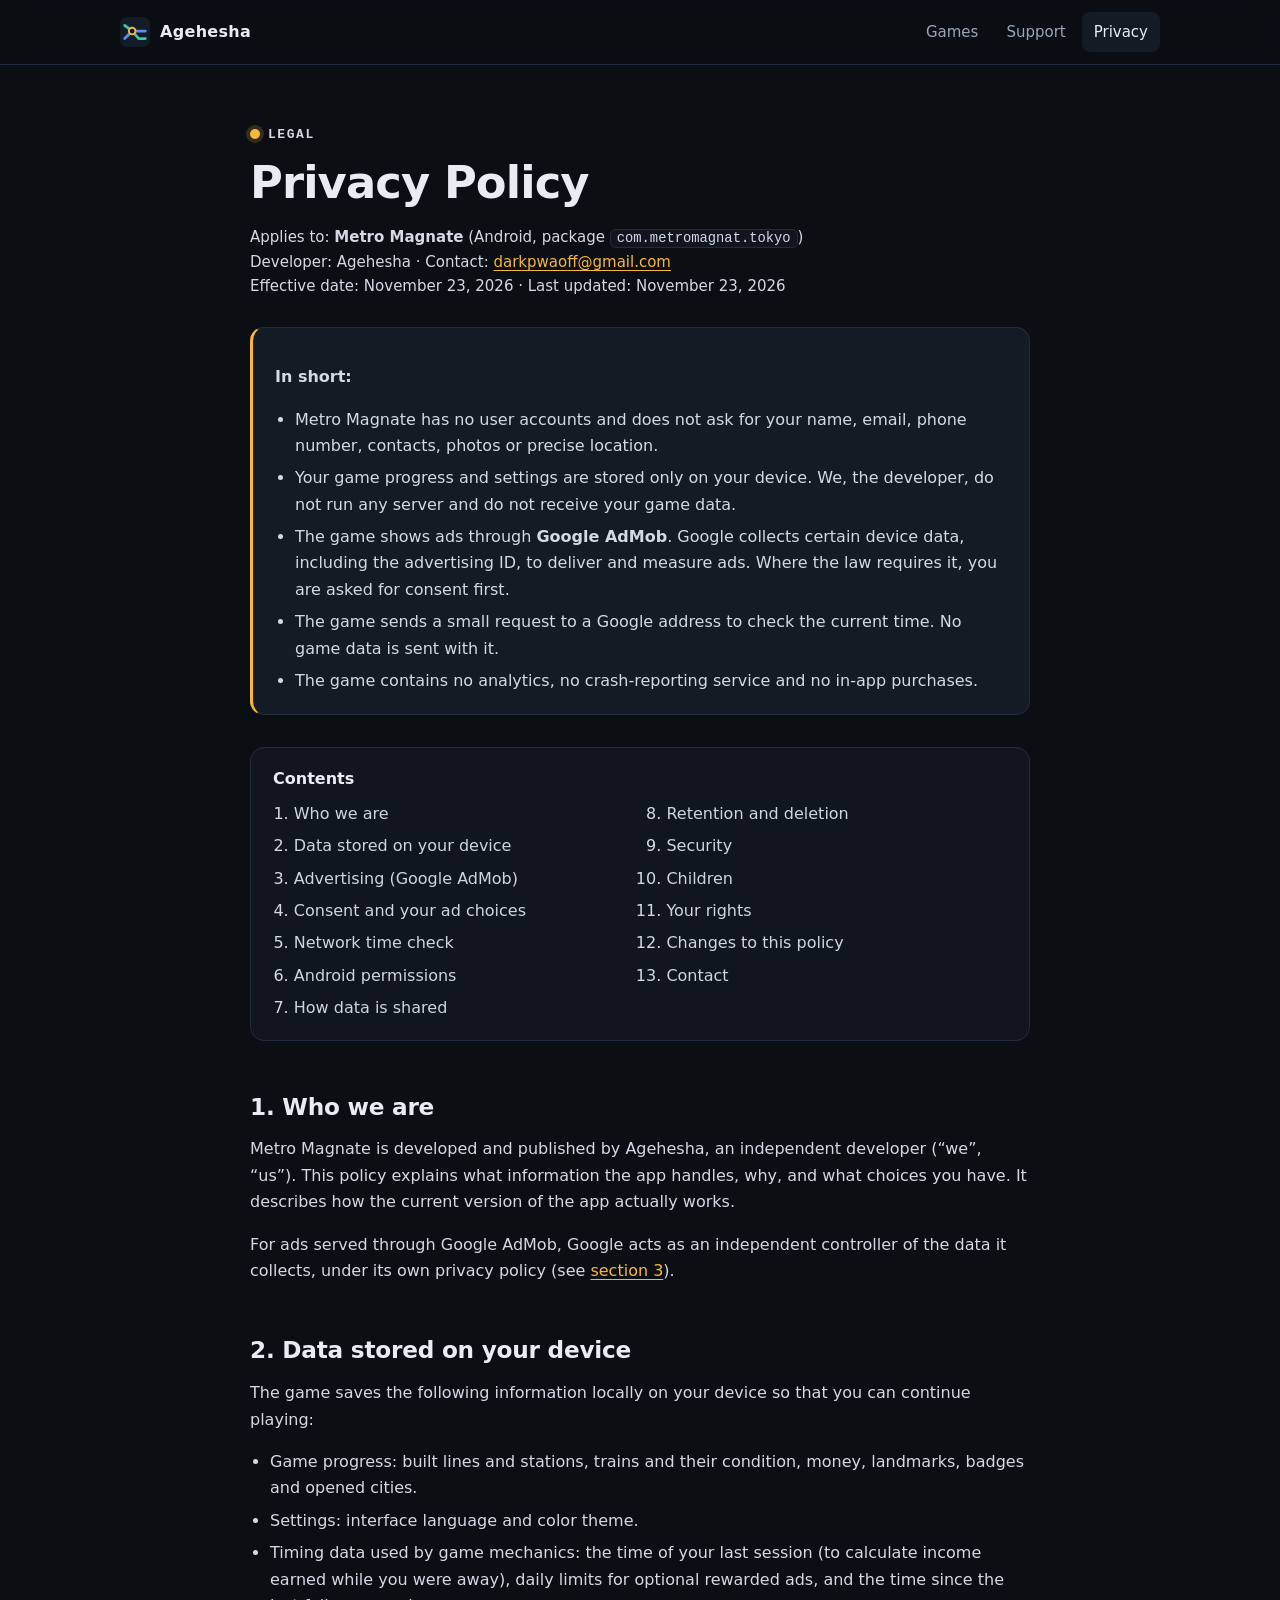
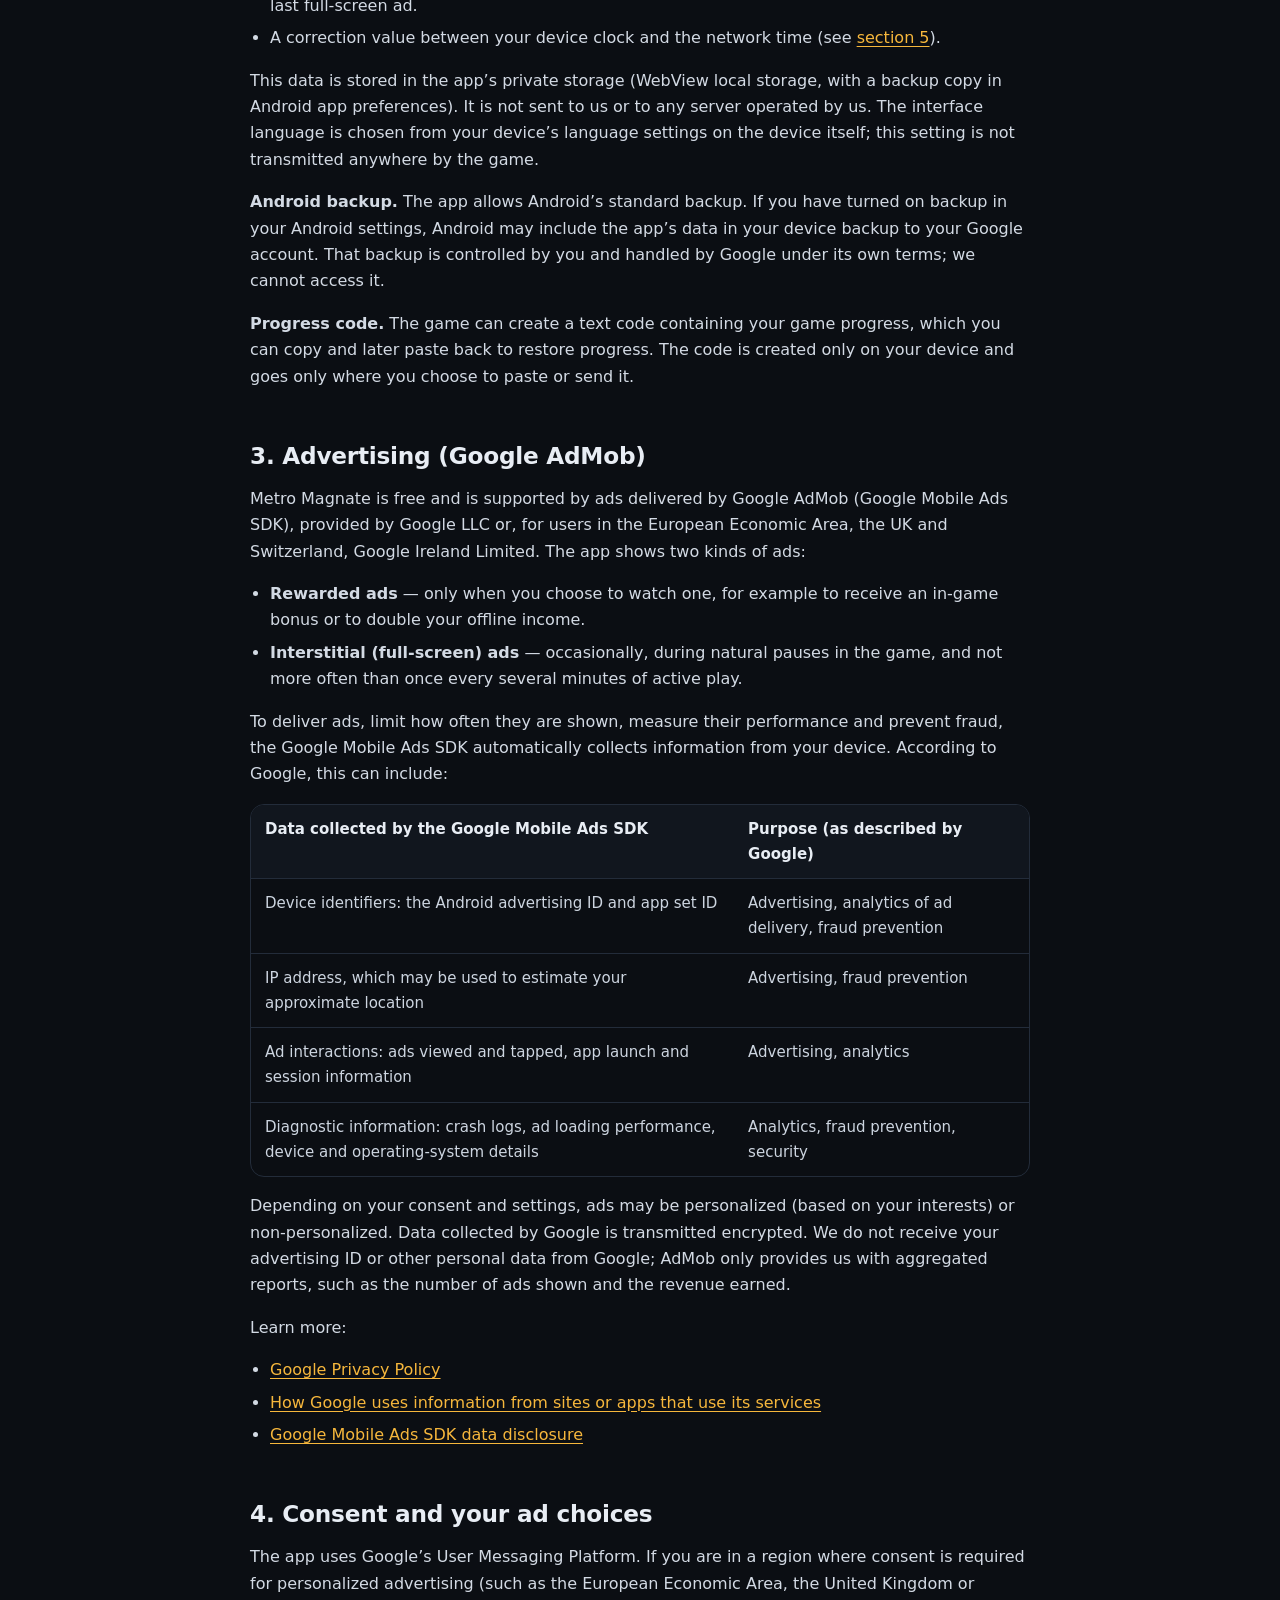
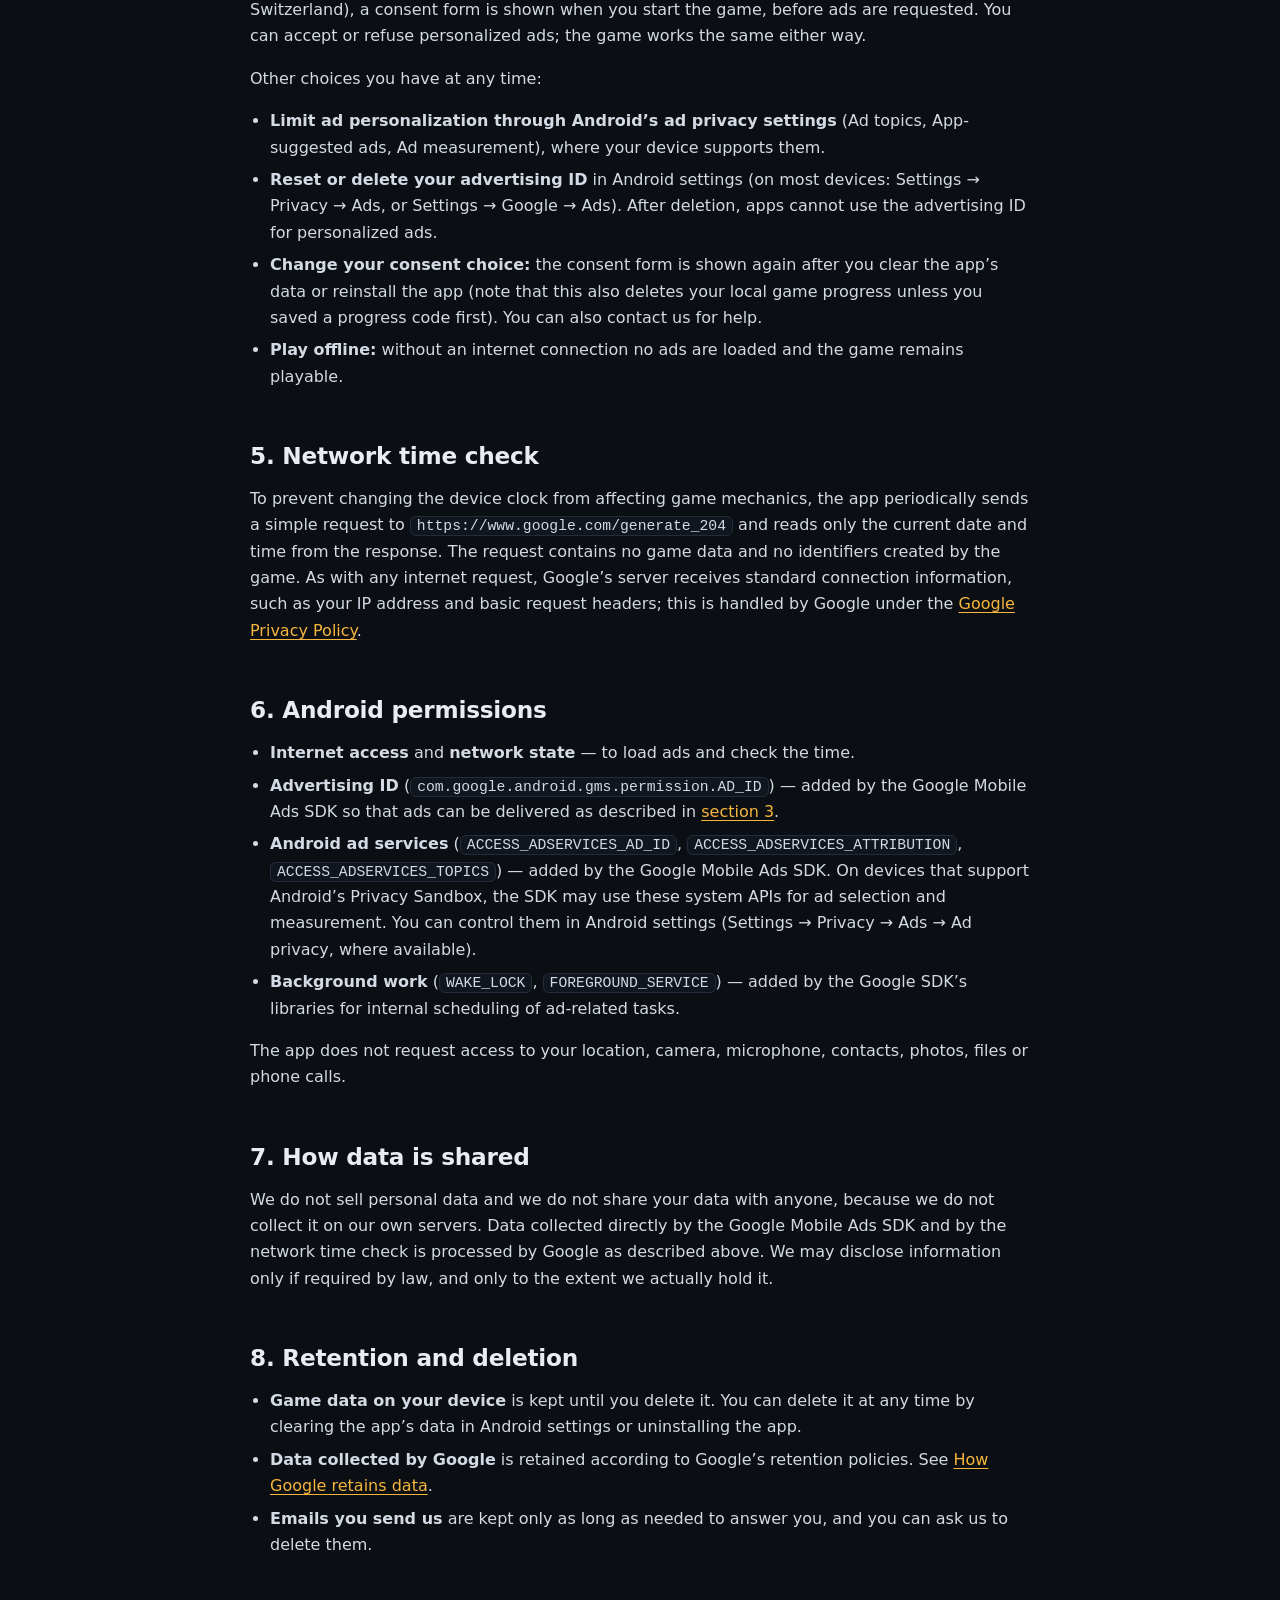
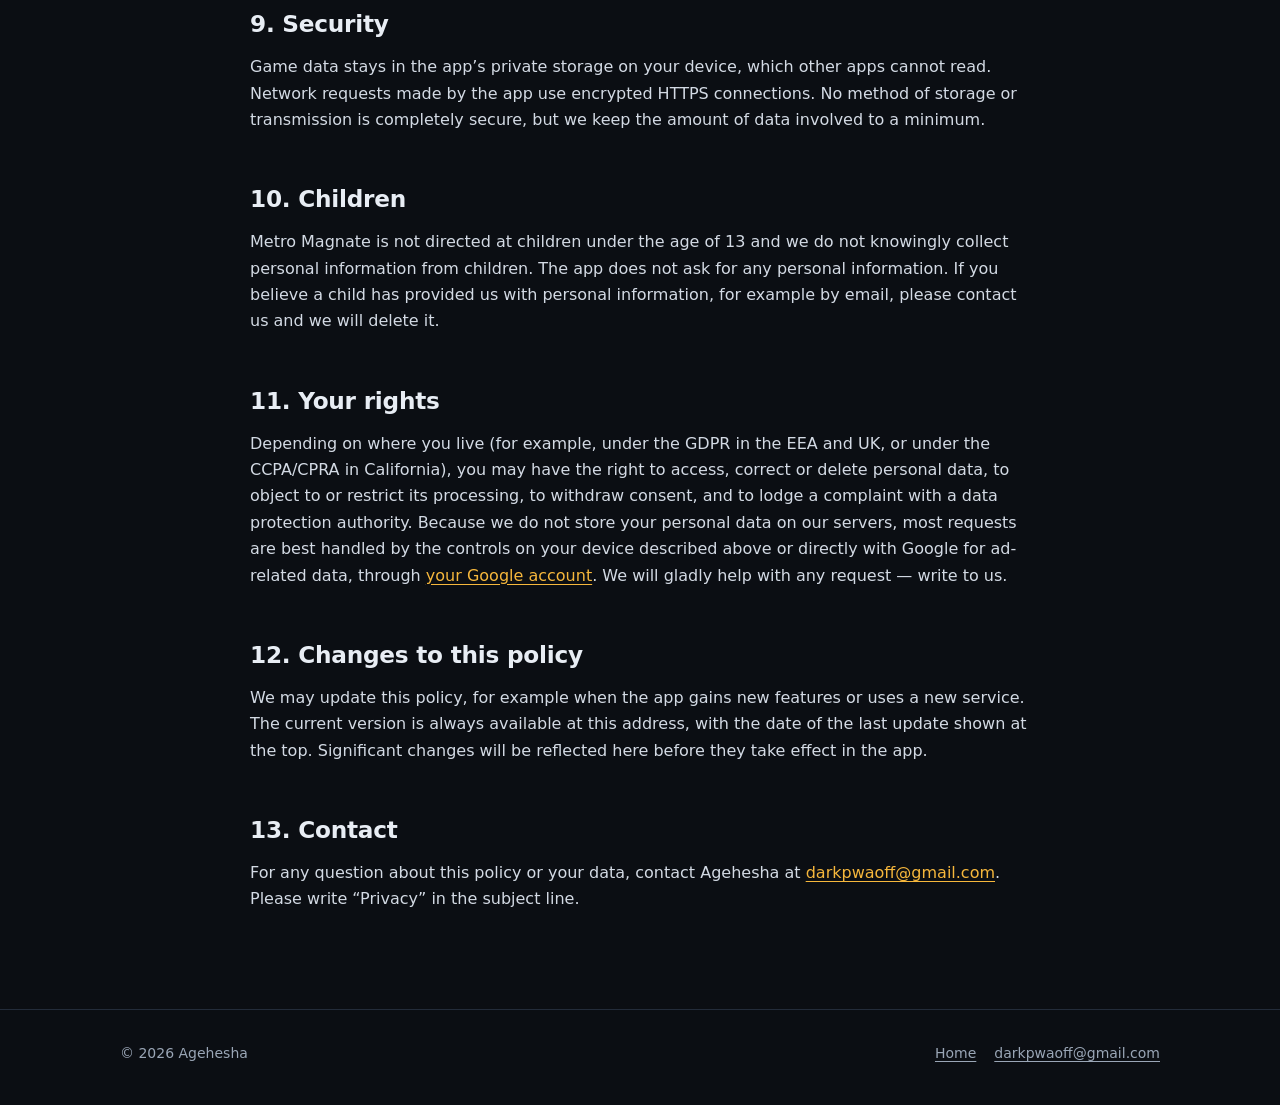
==== privacy/index.html @ b370e4f2 "Add Agehesha developer site and Metro Magnate privacy policy - Home page with Metro Magnate and supp" ====
<!DOCTYPE html>
<html lang="en">
<head>
  <meta charset="utf-8">
  <meta name="viewport" content="width=device-width, initial-scale=1">
  <title>Privacy Policy — Metro Magnate · Agehesha</title>
  <meta name="description" content="Privacy Policy for Metro Magnate and other apps by Agehesha: what data is stored on your device, what Google AdMob collects, and your choices.">
  <link rel="canonical" href="https://agehesha.github.io/privacy/">
  <meta name="theme-color" content="#0b0e13">
  <link rel="icon" href="/assets/img/logo.svg" type="image/svg+xml">
  <link rel="stylesheet" href="/assets/css/site.css">
</head>
<body>
  <a class="skip" href="#main">Skip to content</a>

  <header class="site-header">
    <div class="wrap">
      <a class="brand" href="/" aria-label="Agehesha home">
        <img src="/assets/img/logo.svg" alt="" width="30" height="30">
        <span>Agehesha</span>
      </a>
      <nav aria-label="Main">
        <ul class="nav">
          <li><a href="/#games">Games</a></li>
          <li><a href="/#support">Support</a></li>
          <li><a href="/privacy/" aria-current="page">Privacy</a></li>
        </ul>
      </nav>
    </div>
  </header>

  <main id="main" class="doc">
    <div class="wrap">
      <p class="eyebrow">Legal</p>
      <h1>Privacy Policy</h1>
      <p class="meta">Applies to: <strong>Metro Magnate</strong> (Android, package <code>com.metromagnat.tokyo</code>)<br>
        Developer: Agehesha · Contact: <a href="mailto:darkpwaoff@gmail.com">darkpwaoff@gmail.com</a><br>
        Effective date: November 23, 2026 · Last updated: November 23, 2026</p>

      <div class="summary">
        <p><strong>In short:</strong></p>
        <ul>
          <li>Metro Magnate has no user accounts and does not ask for your name, email, phone number, contacts, photos or precise location.</li>
          <li>Your game progress and settings are stored only on your device. We, the developer, do not run any server and do not receive your game data.</li>
          <li>The game shows ads through <strong>Google AdMob</strong>. Google collects certain device data, including the advertising ID, to deliver and measure ads. Where the law requires it, you are asked for consent first.</li>
          <li>The game sends a small request to a Google address to check the current time. No game data is sent with it.</li>
          <li>The game contains no analytics, no crash-reporting service and no in-app purchases.</li>
        </ul>
      </div>

      <nav class="toc" aria-label="Contents">
        <strong>Contents</strong>
        <ol>
          <li><a href="#who">Who we are</a></li>
          <li><a href="#device">Data stored on your device</a></li>
          <li><a href="#ads">Advertising (Google AdMob)</a></li>
          <li><a href="#consent">Consent and your ad choices</a></li>
          <li><a href="#time">Network time check</a></li>
          <li><a href="#permissions">Android permissions</a></li>
          <li><a href="#sharing">How data is shared</a></li>
          <li><a href="#retention">Retention and deletion</a></li>
          <li><a href="#security">Security</a></li>
          <li><a href="#children">Children</a></li>
          <li><a href="#rights">Your rights</a></li>
          <li><a href="#changes">Changes to this policy</a></li>
          <li><a href="#contact">Contact</a></li>
        </ol>
      </nav>

      <h2 id="who">1. Who we are</h2>
      <p>Metro Magnate is developed and published by Agehesha, an independent developer (“we”, “us”). This policy explains what information the app handles, why, and what choices you have. It describes how the current version of the app actually works.</p>
      <p>For ads served through Google AdMob, Google acts as an independent controller of the data it collects, under its own privacy policy (see <a href="#ads">section 3</a>).</p>

      <h2 id="device">2. Data stored on your device</h2>
      <p>The game saves the following information locally on your device so that you can continue playing:</p>
      <ul>
        <li>Game progress: built lines and stations, trains and their condition, money, landmarks, badges and opened cities.</li>
        <li>Settings: interface language and color theme.</li>
        <li>Timing data used by game mechanics: the time of your last session (to calculate income earned while you were away), daily limits for optional rewarded ads, and the time since the last full-screen ad.</li>
        <li>A correction value between your device clock and the network time (see <a href="#time">section 5</a>).</li>
      </ul>
      <p>This data is stored in the app’s private storage (WebView local storage, with a backup copy in Android app preferences). It is not sent to us or to any server operated by us. The interface language is chosen from your device’s language settings on the device itself; this setting is not transmitted anywhere by the game.</p>
      <p><strong>Android backup.</strong> The app allows Android’s standard backup. If you have turned on backup in your Android settings, Android may include the app’s data in your device backup to your Google account. That backup is controlled by you and handled by Google under its own terms; we cannot access it.</p>
      <p><strong>Progress code.</strong> The game can create a text code containing your game progress, which you can copy and later paste back to restore progress. The code is created only on your device and goes only where you choose to paste or send it.</p>

      <h2 id="ads">3. Advertising (Google AdMob)</h2>
      <p>Metro Magnate is free and is supported by ads delivered by Google AdMob (Google Mobile Ads SDK), provided by Google LLC or, for users in the European Economic Area, the UK and Switzerland, Google Ireland Limited. The app shows two kinds of ads:</p>
      <ul>
        <li><strong>Rewarded ads</strong> — only when you choose to watch one, for example to receive an in-game bonus or to double your offline income.</li>
        <li><strong>Interstitial (full-screen) ads</strong> — occasionally, during natural pauses in the game, and not more often than once every several minutes of active play.</li>
      </ul>
      <p>To deliver ads, limit how often they are shown, measure their performance and prevent fraud, the Google Mobile Ads SDK automatically collects information from your device. According to Google, this can include:</p>
      <div class="table-wrap">
        <table>
          <thead><tr><th>Data collected by the Google Mobile Ads SDK</th><th>Purpose (as described by Google)</th></tr></thead>
          <tbody>
            <tr><td>Device identifiers: the Android advertising ID and app set ID</td><td>Advertising, analytics of ad delivery, fraud prevention</td></tr>
            <tr><td>IP address, which may be used to estimate your approximate location</td><td>Advertising, fraud prevention</td></tr>
            <tr><td>Ad interactions: ads viewed and tapped, app launch and session information</td><td>Advertising, analytics</td></tr>
            <tr><td>Diagnostic information: crash logs, ad loading performance, device and operating-system details</td><td>Analytics, fraud prevention, security</td></tr>
          </tbody>
        </table>
      </div>
      <p>Depending on your consent and settings, ads may be personalized (based on your interests) or non-personalized. Data collected by Google is transmitted encrypted. We do not receive your advertising ID or other personal data from Google; AdMob only provides us with aggregated reports, such as the number of ads shown and the revenue earned.</p>
      <p>Learn more:</p>
      <ul>
        <li><a href="https://policies.google.com/privacy" rel="noopener">Google Privacy Policy</a></li>
        <li><a href="https://policies.google.com/technologies/partner-sites" rel="noopener">How Google uses information from sites or apps that use its services</a></li>
        <li><a href="https://developers.google.com/admob/android/privacy/play-data-disclosure" rel="noopener">Google Mobile Ads SDK data disclosure</a></li>
      </ul>

      <h2 id="consent">4. Consent and your ad choices</h2>
      <p>The app uses Google’s User Messaging Platform. If you are in a region where consent is required for personalized advertising (such as the European Economic Area, the United Kingdom or Switzerland), a consent form is shown when you start the game, before ads are requested. You can accept or refuse personalized ads; the game works the same either way.</p>
      <p>Other choices you have at any time:</p>
      <ul>
        <li><strong>Limit ad personalization through Android’s ad privacy settings</strong> (Ad topics, App-suggested ads, Ad measurement), where your device supports them.</li>
        <li><strong>Reset or delete your advertising ID</strong> in Android settings (on most devices: Settings → Privacy → Ads, or Settings → Google → Ads). After deletion, apps cannot use the advertising ID for personalized ads.</li>
        <li><strong>Change your consent choice:</strong> the consent form is shown again after you clear the app’s data or reinstall the app (note that this also deletes your local game progress unless you saved a progress code first). You can also contact us for help.</li>
        <li><strong>Play offline:</strong> without an internet connection no ads are loaded and the game remains playable.</li>
      </ul>

      <h2 id="time">5. Network time check</h2>
      <p>To prevent changing the device clock from affecting game mechanics, the app periodically sends a simple request to <code>https://www.google.com/generate_204</code> and reads only the current date and time from the response. The request contains no game data and no identifiers created by the game. As with any internet request, Google’s server receives standard connection information, such as your IP address and basic request headers; this is handled by Google under the <a href="https://policies.google.com/privacy" rel="noopener">Google Privacy Policy</a>.</p>

      <h2 id="permissions">6. Android permissions</h2>
      <ul>
        <li><strong>Internet access</strong> and <strong>network state</strong> — to load ads and check the time.</li>
        <li><strong>Advertising ID</strong> (<code>com.google.android.gms.permission.AD_ID</code>) — added by the Google Mobile Ads SDK so that ads can be delivered as described in <a href="#ads">section 3</a>.</li>
        <li><strong>Android ad services</strong> (<code>ACCESS_ADSERVICES_AD_ID</code>, <code>ACCESS_ADSERVICES_ATTRIBUTION</code>, <code>ACCESS_ADSERVICES_TOPICS</code>) — added by the Google Mobile Ads SDK. On devices that support Android’s Privacy Sandbox, the SDK may use these system APIs for ad selection and measurement. You can control them in Android settings (Settings → Privacy → Ads → Ad privacy, where available).</li>
        <li><strong>Background work</strong> (<code>WAKE_LOCK</code>, <code>FOREGROUND_SERVICE</code>) — added by the Google SDK’s libraries for internal scheduling of ad-related tasks.</li>
      </ul>
      <p>The app does not request access to your location, camera, microphone, contacts, photos, files or phone calls.</p>

      <h2 id="sharing">7. How data is shared</h2>
      <p>We do not sell personal data and we do not share your data with anyone, because we do not collect it on our own servers. Data collected directly by the Google Mobile Ads SDK and by the network time check is processed by Google as described above. We may disclose information only if required by law, and only to the extent we actually hold it.</p>

      <h2 id="retention">8. Retention and deletion</h2>
      <ul>
        <li><strong>Game data on your device</strong> is kept until you delete it. You can delete it at any time by clearing the app’s data in Android settings or uninstalling the app.</li>
        <li><strong>Data collected by Google</strong> is retained according to Google’s retention policies. See <a href="https://policies.google.com/technologies/retention" rel="noopener">How Google retains data</a>.</li>
        <li><strong>Emails you send us</strong> are kept only as long as needed to answer you, and you can ask us to delete them.</li>
      </ul>

      <h2 id="security">9. Security</h2>
      <p>Game data stays in the app’s private storage on your device, which other apps cannot read. Network requests made by the app use encrypted HTTPS connections. No method of storage or transmission is completely secure, but we keep the amount of data involved to a minimum.</p>

      <h2 id="children">10. Children</h2>
      <p>Metro Magnate is not directed at children under the age of 13 and we do not knowingly collect personal information from children. The app does not ask for any personal information. If you believe a child has provided us with personal information, for example by email, please contact us and we will delete it.</p>

      <h2 id="rights">11. Your rights</h2>
      <p>Depending on where you live (for example, under the GDPR in the EEA and UK, or under the CCPA/CPRA in California), you may have the right to access, correct or delete personal data, to object to or restrict its processing, to withdraw consent, and to lodge a complaint with a data protection authority. Because we do not store your personal data on our servers, most requests are best handled by the controls on your device described above or directly with Google for ad-related data, through <a href="https://myaccount.google.com/data-and-privacy" rel="noopener">your Google account</a>. We will gladly help with any request — write to us.</p>

      <h2 id="changes">12. Changes to this policy</h2>
      <p>We may update this policy, for example when the app gains new features or uses a new service. The current version is always available at this address, with the date of the last update shown at the top. Significant changes will be reflected here before they take effect in the app.</p>

      <h2 id="contact">13. Contact</h2>
      <p>For any question about this policy or your data, contact Agehesha at <a href="mailto:darkpwaoff@gmail.com">darkpwaoff@gmail.com</a>. Please write “Privacy” in the subject line.</p>
    </div>
  </main>

  <footer class="site-footer">
    <div class="wrap">
      <span>© 2026 Agehesha</span>
      <div class="foot-links">
        <a href="/">Home</a>
        <a href="mailto:darkpwaoff@gmail.com">darkpwaoff@gmail.com</a>
      </div>
    </div>
  </footer>
</body>
</html>
---- assets/css/site.css ----
/* Agehesha — site styles. No external fonts or scripts: nothing is loaded from third parties. */
:root {
  --bg: #0b0e13;
  --bg-2: #11161e;
  --surface: #151b25;
  --line: #232c3a;
  --text: #e8edf4;
  --muted: #9aa6b6;
  --accent: #f6b73c;   /* signal amber */
  --accent-2: #3ec7a6; /* line green */
  --accent-3: #5a8dee; /* line blue */
  --accent-4: #e2557a; /* line red */
  --radius: 14px;
  --max: 1080px;
  --font: system-ui, -apple-system, "Segoe UI", Roboto, "Helvetica Neue", Arial, "Noto Sans", sans-serif;
  --mono: ui-monospace, "SFMono-Regular", Consolas, "Liberation Mono", monospace;
  color-scheme: dark;
}

*, *::before, *::after { box-sizing: border-box; }
html { -webkit-text-size-adjust: 100%; scroll-behavior: smooth; }
@media (prefers-reduced-motion: reduce) { html { scroll-behavior: auto; } * { transition: none !important; } }
body {
  margin: 0;
  background: var(--bg);
  color: var(--text);
  font: 16px/1.65 var(--font);
  overflow-wrap: break-word;
}
img, svg { display: block; max-width: 100%; }
a { color: var(--accent); text-underline-offset: 3px; }
a:hover { color: #ffd27a; }
[id] { scroll-margin-top: 84px; }
:focus-visible { outline: 2px solid var(--accent); outline-offset: 3px; border-radius: 4px; }

.wrap { width: 100%; max-width: var(--max); margin: 0 auto; padding: 0 20px; }
.skip { position: absolute; left: -9999px; top: 0; background: var(--accent); color: #111; padding: 8px 14px; z-index: 10; }
.skip:focus { left: 12px; top: 12px; }

/* ---------- header ---------- */
.site-header {
  position: sticky; top: 0; z-index: 5;
  background: rgba(11, 14, 19, 0.86);
  backdrop-filter: saturate(140%) blur(10px);
  -webkit-backdrop-filter: saturate(140%) blur(10px);
  border-bottom: 1px solid var(--line);
}
.site-header .wrap { display: flex; align-items: center; justify-content: space-between; gap: 16px; min-height: 64px; flex-wrap: wrap; }
.brand { display: flex; align-items: center; gap: 10px; color: var(--text); text-decoration: none; font-weight: 700; letter-spacing: 0.02em; }
.brand svg { width: 30px; height: 30px; }
.brand:hover { color: var(--text); }
.nav { display: flex; gap: 4px; flex-wrap: wrap; margin: 0; padding: 0; list-style: none; }
.nav a { display: block; padding: 8px 12px; border-radius: 8px; color: var(--muted); text-decoration: none; font-size: 15px; }
.nav a:hover, .nav a[aria-current="page"] { color: var(--text); background: var(--surface); }

/* ---------- hero ---------- */
.hero { position: relative; padding: 88px 0 72px; overflow: hidden; border-bottom: 1px solid var(--line); }
.hero-lines { position: absolute; inset: 0; z-index: 0; opacity: 0.55; pointer-events: none; }
.hero .wrap { position: relative; z-index: 1; }
.eyebrow { display: inline-flex; align-items: center; gap: 8px; font: 600 13px/1 var(--mono); letter-spacing: 0.12em; text-transform: uppercase; color: var(--accent); margin: 0 0 18px; }
.eyebrow::before { content: ""; width: 10px; height: 10px; border-radius: 50%; background: var(--accent); box-shadow: 0 0 0 4px rgba(246, 183, 60, 0.18); }
h1 { font-size: clamp(2.2rem, 6vw, 3.8rem); line-height: 1.08; margin: 0 0 18px; letter-spacing: -0.02em; }
.lead { font-size: clamp(1.05rem, 2.2vw, 1.25rem); color: var(--muted); max-width: 640px; margin: 0 0 30px; }
.actions { display: flex; gap: 12px; flex-wrap: wrap; }
.btn {
  display: inline-flex; align-items: center; gap: 8px; min-height: 46px; padding: 0 20px;
  border-radius: 10px; font-weight: 600; text-decoration: none; border: 1px solid var(--line);
  color: var(--text); background: var(--surface); transition: border-color .15s, background .15s;
}
.btn:hover { color: var(--text); border-color: #3a475b; background: #1a2230; }
.btn.primary { background: var(--accent); border-color: var(--accent); color: #17130a; }
.btn.primary:hover { background: #ffc85c; color: #17130a; }

/* ---------- sections ---------- */
section { padding: 72px 0; }
section + section { border-top: 1px solid var(--line); }
h2 { font-size: clamp(1.6rem, 3.6vw, 2.2rem); line-height: 1.2; margin: 0 0 14px; letter-spacing: -0.01em; }
h3 { font-size: 1.15rem; margin: 0 0 8px; }
.section-intro { color: var(--muted); max-width: 680px; margin: 0 0 36px; }

.game {
  display: grid; grid-template-columns: minmax(0, 1.1fr) minmax(0, 1fr); gap: 40px; align-items: center;
  background: linear-gradient(160deg, var(--surface), var(--bg-2));
  border: 1px solid var(--line); border-radius: calc(var(--radius) + 6px); padding: 36px;
}
.game-art { background: #0e131b; border: 1px solid var(--line); border-radius: var(--radius); aspect-ratio: 4 / 3; overflow: hidden; }
.game-art svg { width: 100%; height: 100%; }
.tag-row { display: flex; gap: 8px; flex-wrap: wrap; margin: 0 0 16px; padding: 0; list-style: none; }
.tag { font: 600 12px/1 var(--mono); letter-spacing: 0.06em; text-transform: uppercase; padding: 7px 10px; border-radius: 999px; border: 1px solid var(--line); color: var(--muted); }
.tag.live { color: var(--accent-2); border-color: rgba(62, 199, 166, 0.4); }
.features { list-style: none; padding: 0; margin: 20px 0 26px; display: grid; gap: 10px; }
.features li { position: relative; padding-left: 26px; color: #cdd5e0; }
.features li::before { content: ""; position: absolute; left: 4px; top: 0.62em; width: 10px; height: 10px; border-radius: 50%; border: 2px solid var(--accent-3); background: var(--bg); }

.cards { display: grid; grid-template-columns: repeat(3, minmax(0, 1fr)); gap: 16px; }
.card { background: var(--surface); border: 1px solid var(--line); border-radius: var(--radius); padding: 24px; }
.card p { margin: 0; color: var(--muted); }
.card .k { font: 600 12px/1 var(--mono); letter-spacing: 0.1em; text-transform: uppercase; color: var(--accent); margin: 0 0 12px; }
.mail { font: 600 1.05rem/1.3 var(--mono); word-break: break-all; }

/* ---------- document pages (privacy) ---------- */
.doc { padding: 56px 0 80px; }
.doc .wrap { max-width: 820px; }
.doc h1 { font-size: clamp(2rem, 5vw, 2.8rem); }
.doc h2 { font-size: 1.45rem; margin-top: 44px; padding-top: 8px; scroll-margin-top: 84px; }
.doc h3 { margin-top: 26px; }
.doc p, .doc li { color: #d3dae4; }
.doc ul { padding-left: 1.25rem; }
.doc li + li { margin-top: 6px; }
.meta { color: var(--muted); font-size: 15px; margin: 0 0 28px; }
.summary { background: var(--surface); border: 1px solid var(--line); border-left: 3px solid var(--accent); border-radius: var(--radius); padding: 20px 22px; margin: 0 0 32px; }
.summary p:last-child, .summary ul:last-child { margin-bottom: 0; }
.toc { background: var(--bg-2); border: 1px solid var(--line); border-radius: var(--radius); padding: 18px 22px; margin: 0 0 12px; }
.toc ol { margin: 8px 0 0; padding-left: 1.3rem; columns: 2; column-gap: 32px; }
.toc li { break-inside: avoid; margin: 0 0 4px; }
.toc a { color: #cdd5e0; text-decoration: none; }
.toc a:hover { color: var(--accent); text-decoration: underline; }
.table-wrap { overflow-x: auto; margin: 16px 0; border: 1px solid var(--line); border-radius: var(--radius); }
table { border-collapse: collapse; width: 100%; min-width: 560px; font-size: 15px; }
th, td { text-align: left; vertical-align: top; padding: 12px 14px; border-bottom: 1px solid var(--line); }
th { background: var(--bg-2); color: var(--text); font-weight: 600; }
tr:last-child td { border-bottom: 0; }
td { color: #cdd5e0; }
code { font: 0.92em var(--mono); background: var(--bg-2); border: 1px solid var(--line); border-radius: 6px; padding: 1px 6px; }

/* ---------- footer ---------- */
.site-footer { border-top: 1px solid var(--line); padding: 32px 0 40px; color: var(--muted); font-size: 14px; }
.site-footer .wrap { display: flex; justify-content: space-between; gap: 16px; flex-wrap: wrap; }
.site-footer a { color: var(--muted); }
.site-footer a:hover { color: var(--text); }
.foot-links { display: flex; gap: 18px; flex-wrap: wrap; }

/* ---------- responsive ---------- */
@media (max-width: 860px) {
  .game { grid-template-columns: 1fr; padding: 24px; gap: 28px; }
  .cards { grid-template-columns: 1fr; }
  .toc ol { columns: 1; }
}
@media (max-width: 520px) {
  .hero { padding: 56px 0 48px; }
  section { padding: 52px 0; }
  .site-header .wrap { padding-top: 8px; padding-bottom: 8px; }
  .nav a { padding: 6px 9px; font-size: 14px; }
  .btn { width: 100%; justify-content: center; }
}
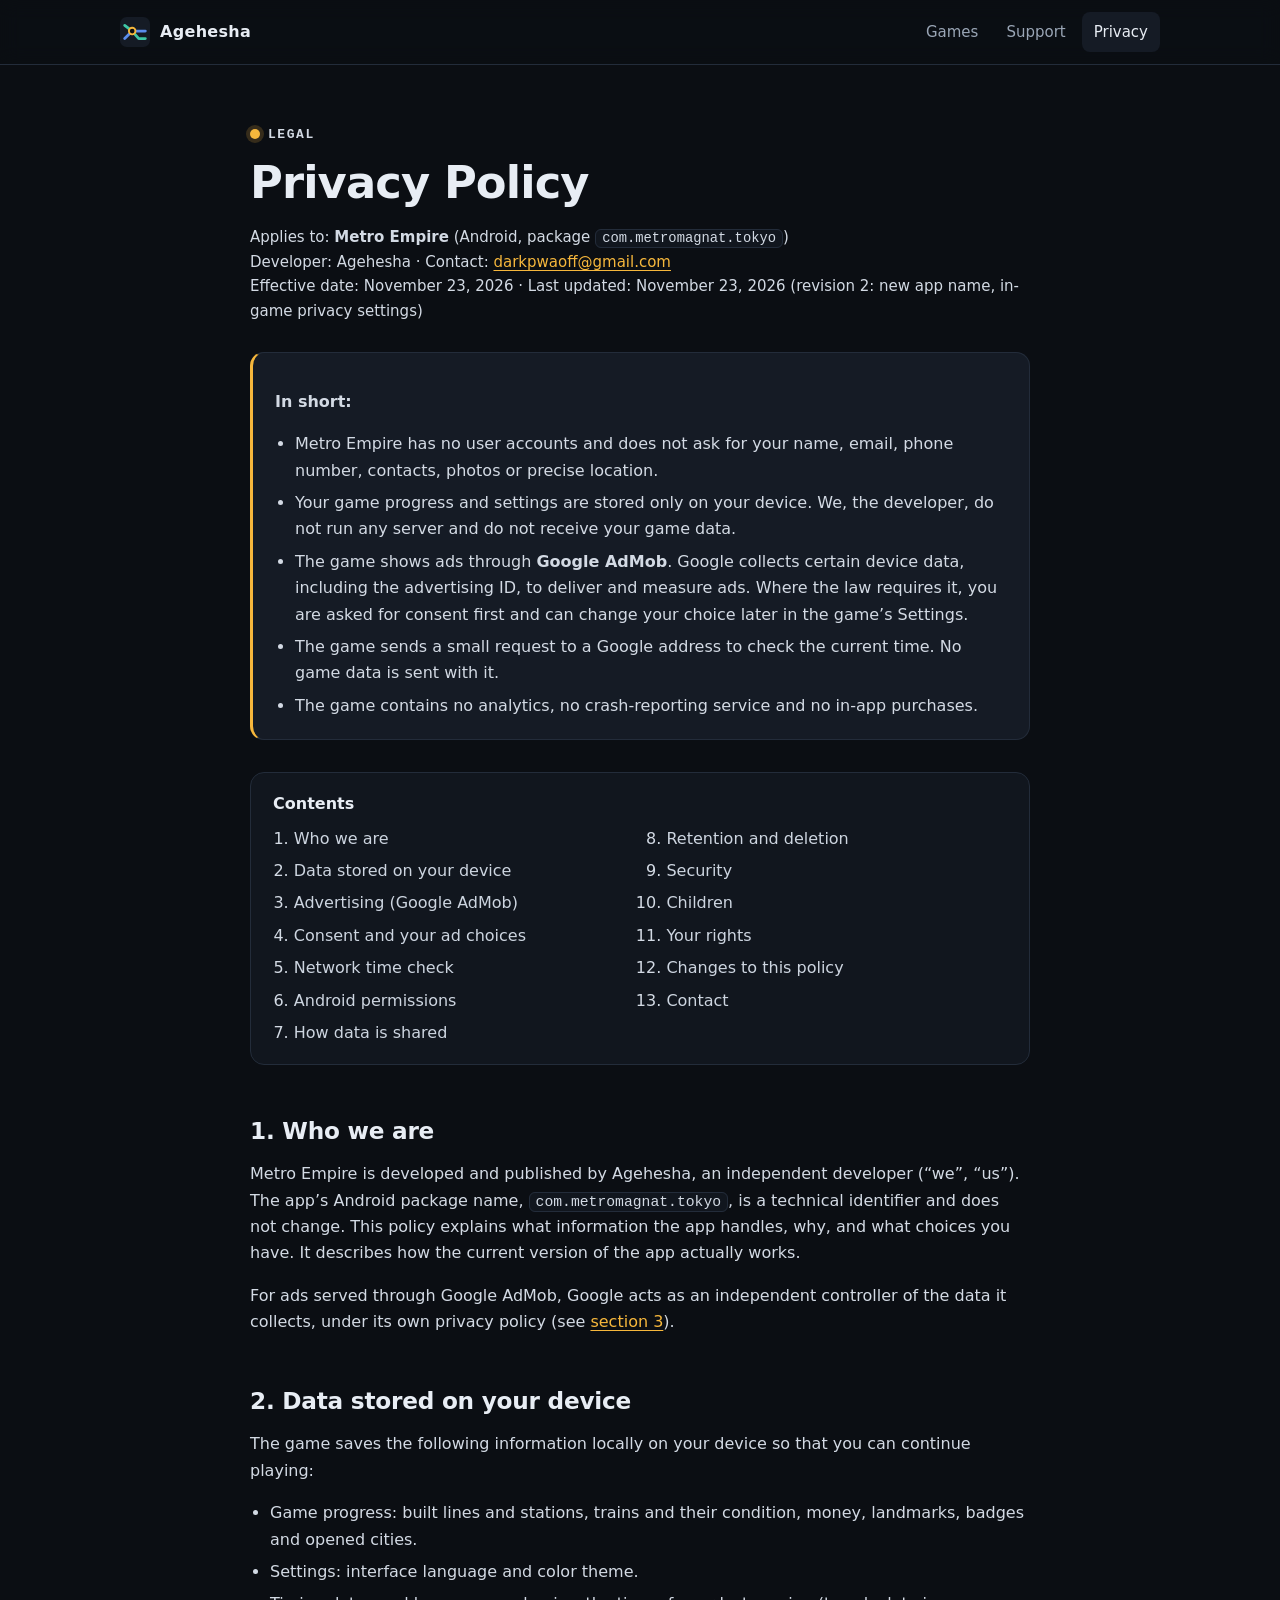
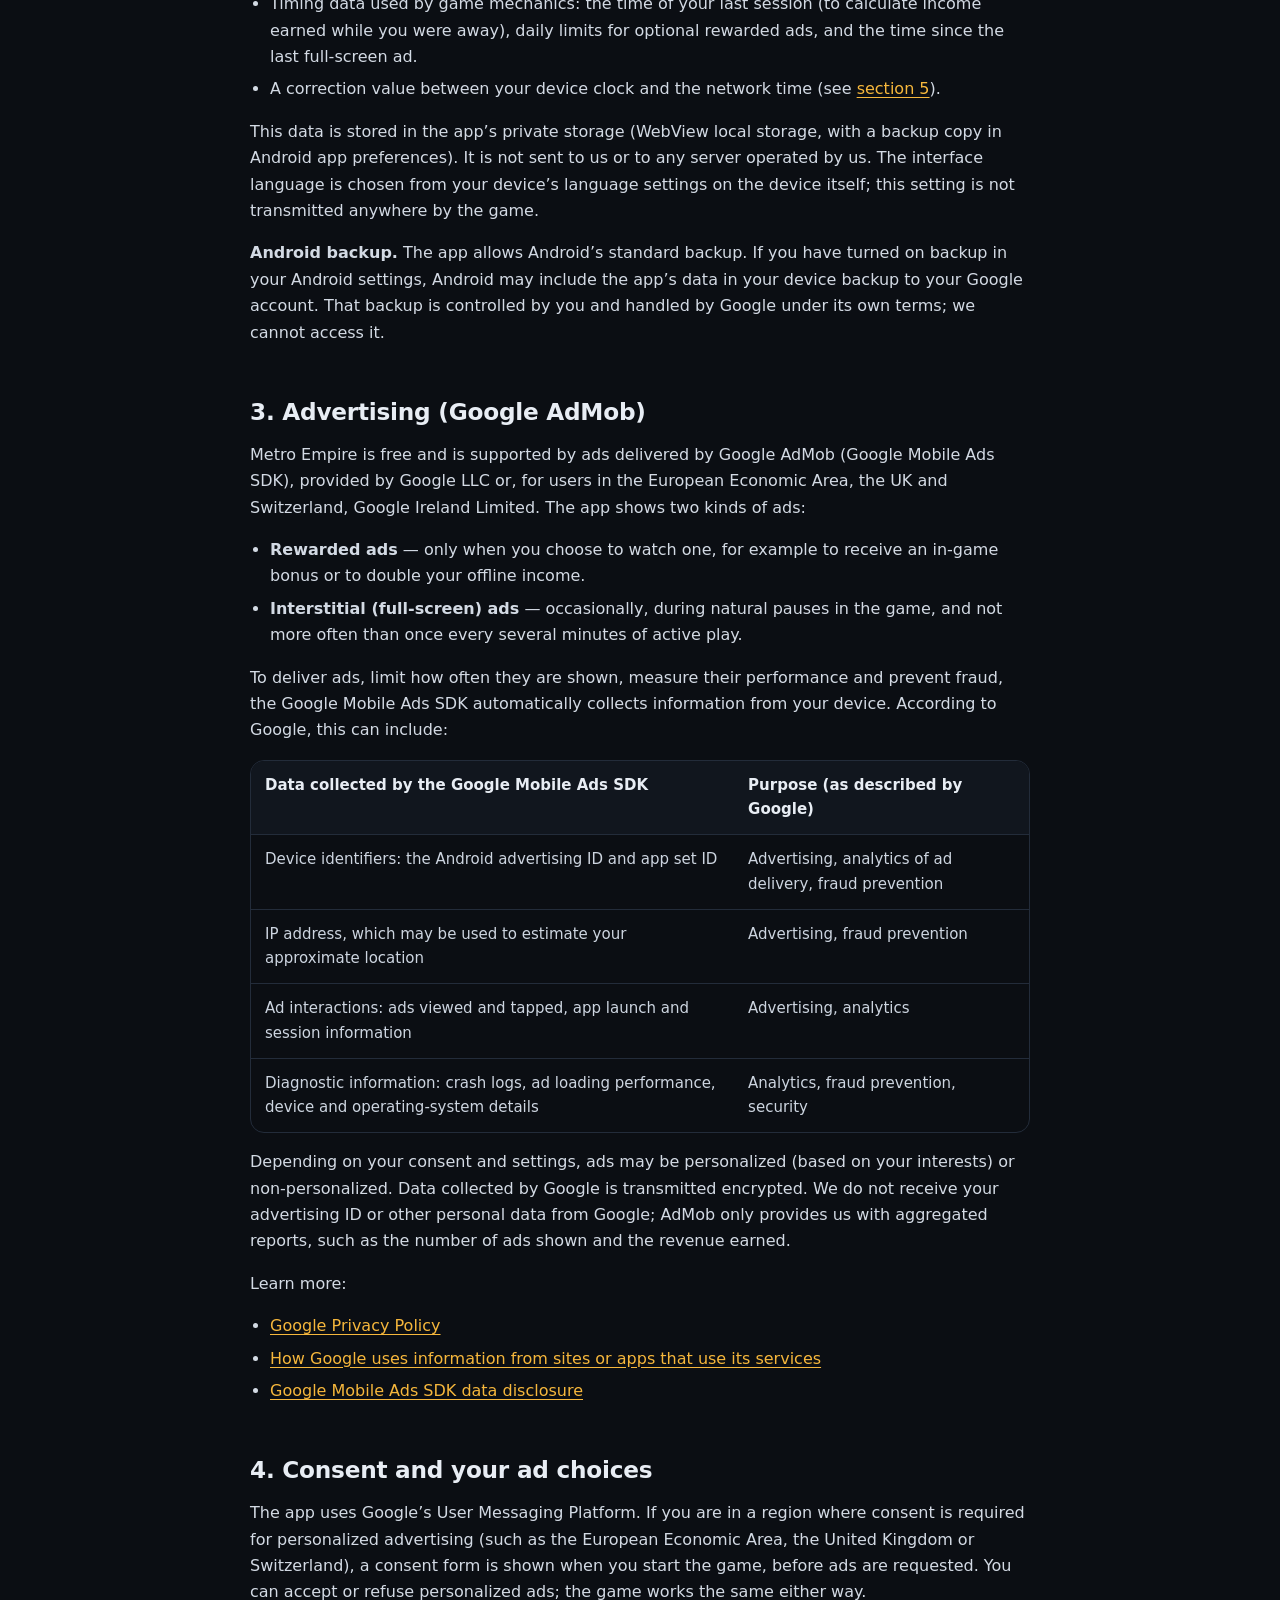
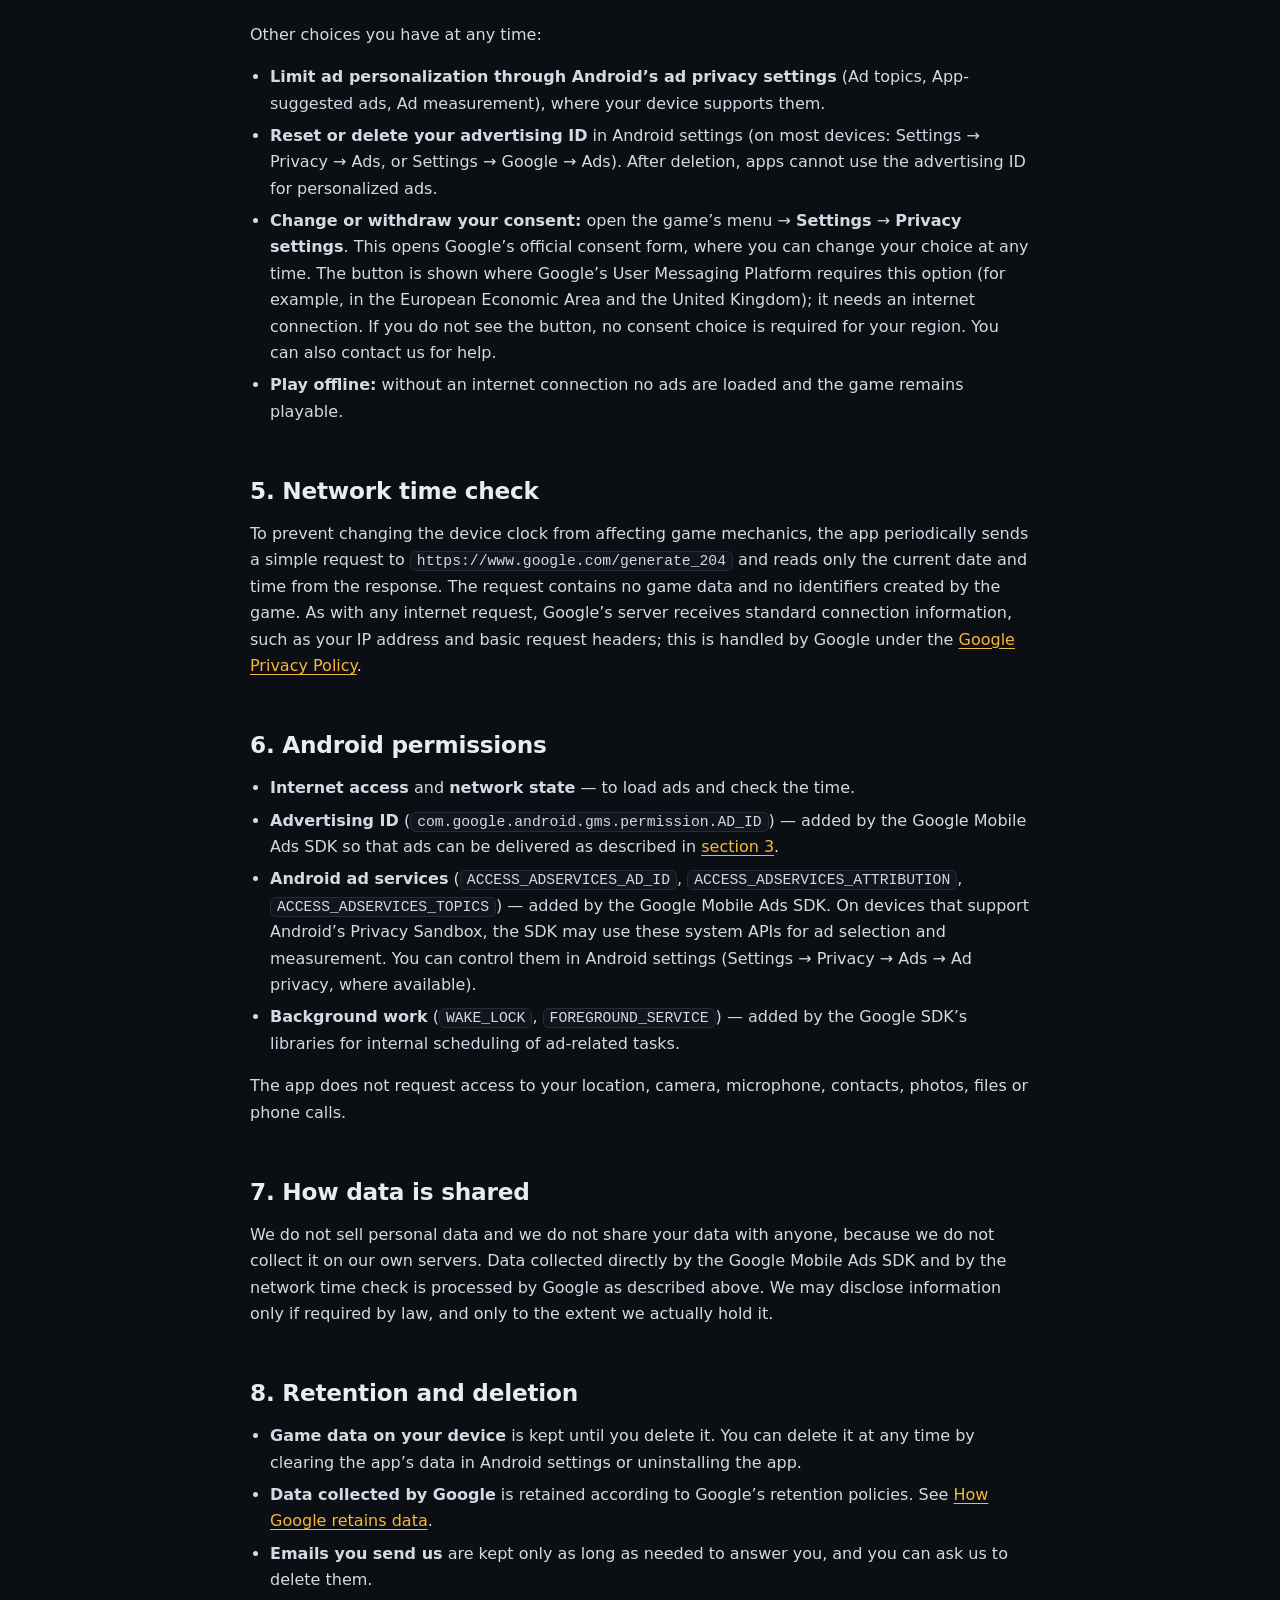
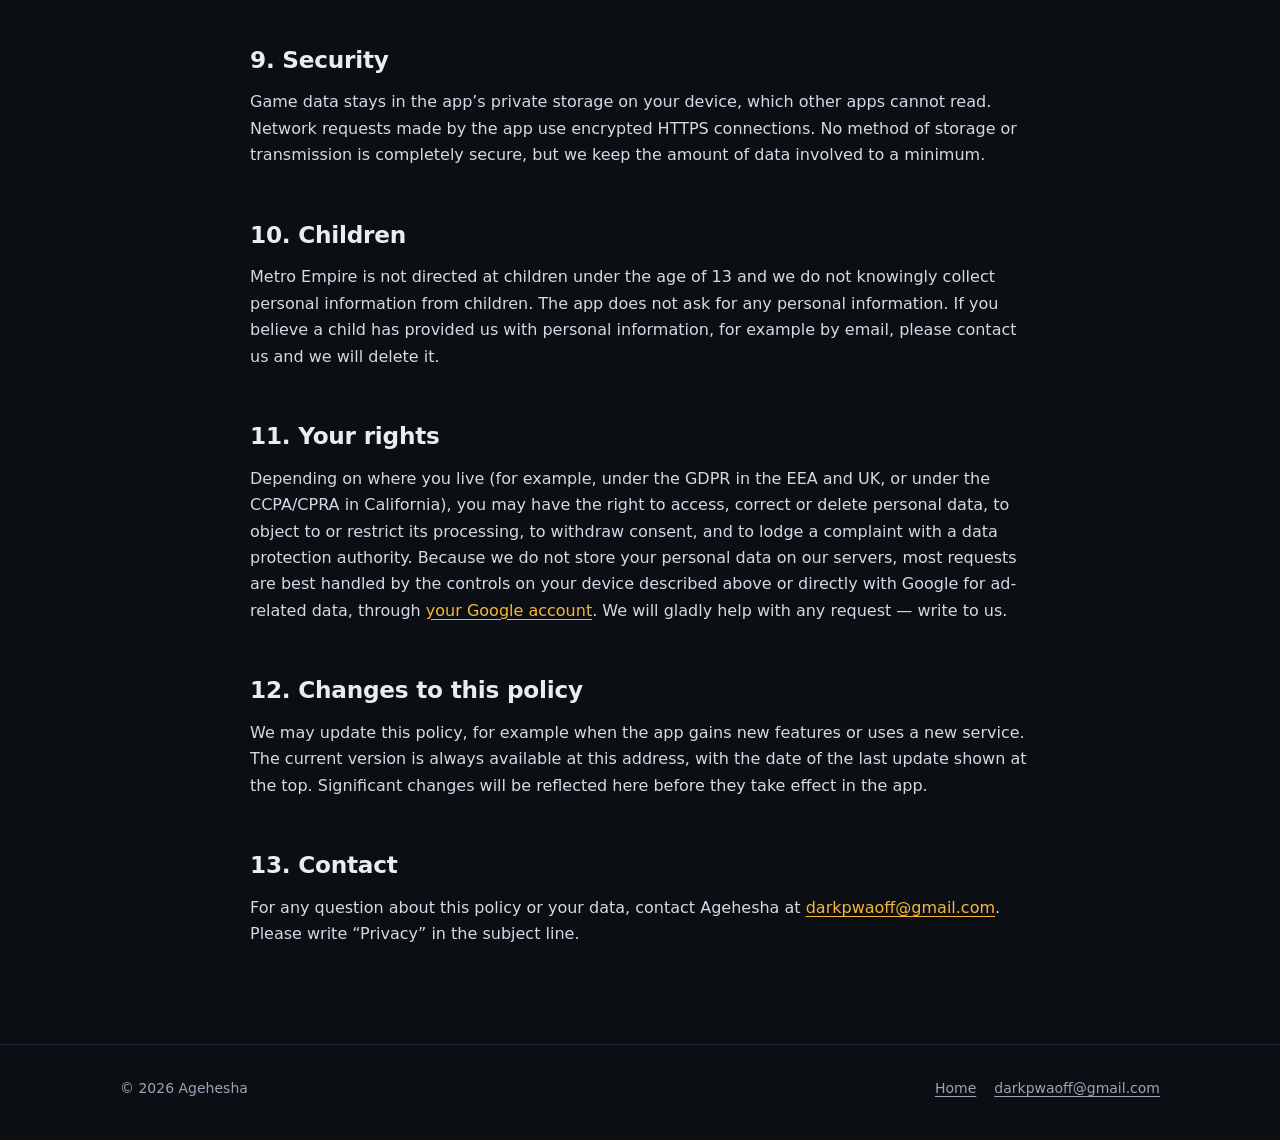
==== commit 72a7950e: "Rename game to Metro Empire; document in-game privacy settings - Home: Metro Empire in titles, cards" ====
--- a/privacy/index.html
+++ b/privacy/index.html
@@ -3,8 +3,8 @@
 <head>
   <meta charset="utf-8">
   <meta name="viewport" content="width=device-width, initial-scale=1">
-  <title>Privacy Policy — Metro Magnate · Agehesha</title>
-  <meta name="description" content="Privacy Policy for Metro Magnate and other apps by Agehesha: what data is stored on your device, what Google AdMob collects, and your choices.">
+  <title>Privacy Policy — Metro Empire · Agehesha</title>
+  <meta name="description" content="Privacy Policy for Metro Empire and other apps by Agehesha: what data is stored on your device, what Google AdMob collects, and your choices.">
   <link rel="canonical" href="https://agehesha.github.io/privacy/">
   <meta name="theme-color" content="#0b0e13">
   <link rel="icon" href="/assets/img/logo.svg" type="image/svg+xml">
@@ -33,16 +33,16 @@
     <div class="wrap">
       <p class="eyebrow">Legal</p>
       <h1>Privacy Policy</h1>
-      <p class="meta">Applies to: <strong>Metro Magnate</strong> (Android, package <code>com.metromagnat.tokyo</code>)<br>
+      <p class="meta">Applies to: <strong>Metro Empire</strong> (Android, package <code>com.metromagnat.tokyo</code>)<br>
         Developer: Agehesha · Contact: <a href="mailto:darkpwaoff@gmail.com">darkpwaoff@gmail.com</a><br>
-        Effective date: November 23, 2026 · Last updated: November 23, 2026</p>
+        Effective date: November 23, 2026 · Last updated: November 23, 2026 (revision 2: new app name, in-game privacy settings)</p>
 
       <div class="summary">
         <p><strong>In short:</strong></p>
         <ul>
-          <li>Metro Magnate has no user accounts and does not ask for your name, email, phone number, contacts, photos or precise location.</li>
+          <li>Metro Empire has no user accounts and does not ask for your name, email, phone number, contacts, photos or precise location.</li>
           <li>Your game progress and settings are stored only on your device. We, the developer, do not run any server and do not receive your game data.</li>
-          <li>The game shows ads through <strong>Google AdMob</strong>. Google collects certain device data, including the advertising ID, to deliver and measure ads. Where the law requires it, you are asked for consent first.</li>
+          <li>The game shows ads through <strong>Google AdMob</strong>. Google collects certain device data, including the advertising ID, to deliver and measure ads. Where the law requires it, you are asked for consent first and can change your choice later in the game’s Settings.</li>
           <li>The game sends a small request to a Google address to check the current time. No game data is sent with it.</li>
           <li>The game contains no analytics, no crash-reporting service and no in-app purchases.</li>
         </ul>
@@ -68,7 +68,7 @@
       </nav>
 
       <h2 id="who">1. Who we are</h2>
-      <p>Metro Magnate is developed and published by Agehesha, an independent developer (“we”, “us”). This policy explains what information the app handles, why, and what choices you have. It describes how the current version of the app actually works.</p>
+      <p>Metro Empire is developed and published by Agehesha, an independent developer (“we”, “us”). The app’s Android package name, <code>com.metromagnat.tokyo</code>, is a technical identifier and does not change. This policy explains what information the app handles, why, and what choices you have. It describes how the current version of the app actually works.</p>
       <p>For ads served through Google AdMob, Google acts as an independent controller of the data it collects, under its own privacy policy (see <a href="#ads">section 3</a>).</p>
 
       <h2 id="device">2. Data stored on your device</h2>
@@ -81,10 +81,9 @@
       </ul>
       <p>This data is stored in the app’s private storage (WebView local storage, with a backup copy in Android app preferences). It is not sent to us or to any server operated by us. The interface language is chosen from your device’s language settings on the device itself; this setting is not transmitted anywhere by the game.</p>
       <p><strong>Android backup.</strong> The app allows Android’s standard backup. If you have turned on backup in your Android settings, Android may include the app’s data in your device backup to your Google account. That backup is controlled by you and handled by Google under its own terms; we cannot access it.</p>
-      <p><strong>Progress code.</strong> The game can create a text code containing your game progress, which you can copy and later paste back to restore progress. The code is created only on your device and goes only where you choose to paste or send it.</p>
 
       <h2 id="ads">3. Advertising (Google AdMob)</h2>
-      <p>Metro Magnate is free and is supported by ads delivered by Google AdMob (Google Mobile Ads SDK), provided by Google LLC or, for users in the European Economic Area, the UK and Switzerland, Google Ireland Limited. The app shows two kinds of ads:</p>
+      <p>Metro Empire is free and is supported by ads delivered by Google AdMob (Google Mobile Ads SDK), provided by Google LLC or, for users in the European Economic Area, the UK and Switzerland, Google Ireland Limited. The app shows two kinds of ads:</p>
       <ul>
         <li><strong>Rewarded ads</strong> — only when you choose to watch one, for example to receive an in-game bonus or to double your offline income.</li>
         <li><strong>Interstitial (full-screen) ads</strong> — occasionally, during natural pauses in the game, and not more often than once every several minutes of active play.</li>
@@ -115,7 +114,7 @@
       <ul>
         <li><strong>Limit ad personalization through Android’s ad privacy settings</strong> (Ad topics, App-suggested ads, Ad measurement), where your device supports them.</li>
         <li><strong>Reset or delete your advertising ID</strong> in Android settings (on most devices: Settings → Privacy → Ads, or Settings → Google → Ads). After deletion, apps cannot use the advertising ID for personalized ads.</li>
-        <li><strong>Change your consent choice:</strong> the consent form is shown again after you clear the app’s data or reinstall the app (note that this also deletes your local game progress unless you saved a progress code first). You can also contact us for help.</li>
+        <li><strong>Change or withdraw your consent:</strong> open the game’s menu → <strong>Settings</strong> → <strong>Privacy settings</strong>. This opens Google’s official consent form, where you can change your choice at any time. The button is shown where Google’s User Messaging Platform requires this option (for example, in the European Economic Area and the United Kingdom); it needs an internet connection. If you do not see the button, no consent choice is required for your region. You can also contact us for help.</li>
         <li><strong>Play offline:</strong> without an internet connection no ads are loaded and the game remains playable.</li>
       </ul>
 
@@ -145,7 +144,7 @@
       <p>Game data stays in the app’s private storage on your device, which other apps cannot read. Network requests made by the app use encrypted HTTPS connections. No method of storage or transmission is completely secure, but we keep the amount of data involved to a minimum.</p>
 
       <h2 id="children">10. Children</h2>
-      <p>Metro Magnate is not directed at children under the age of 13 and we do not knowingly collect personal information from children. The app does not ask for any personal information. If you believe a child has provided us with personal information, for example by email, please contact us and we will delete it.</p>
+      <p>Metro Empire is not directed at children under the age of 13 and we do not knowingly collect personal information from children. The app does not ask for any personal information. If you believe a child has provided us with personal information, for example by email, please contact us and we will delete it.</p>
 
       <h2 id="rights">11. Your rights</h2>
       <p>Depending on where you live (for example, under the GDPR in the EEA and UK, or under the CCPA/CPRA in California), you may have the right to access, correct or delete personal data, to object to or restrict its processing, to withdraw consent, and to lodge a complaint with a data protection authority. Because we do not store your personal data on our servers, most requests are best handled by the controls on your device described above or directly with Google for ad-related data, through <a href="https://myaccount.google.com/data-and-privacy" rel="noopener">your Google account</a>. We will gladly help with any request — write to us.</p>
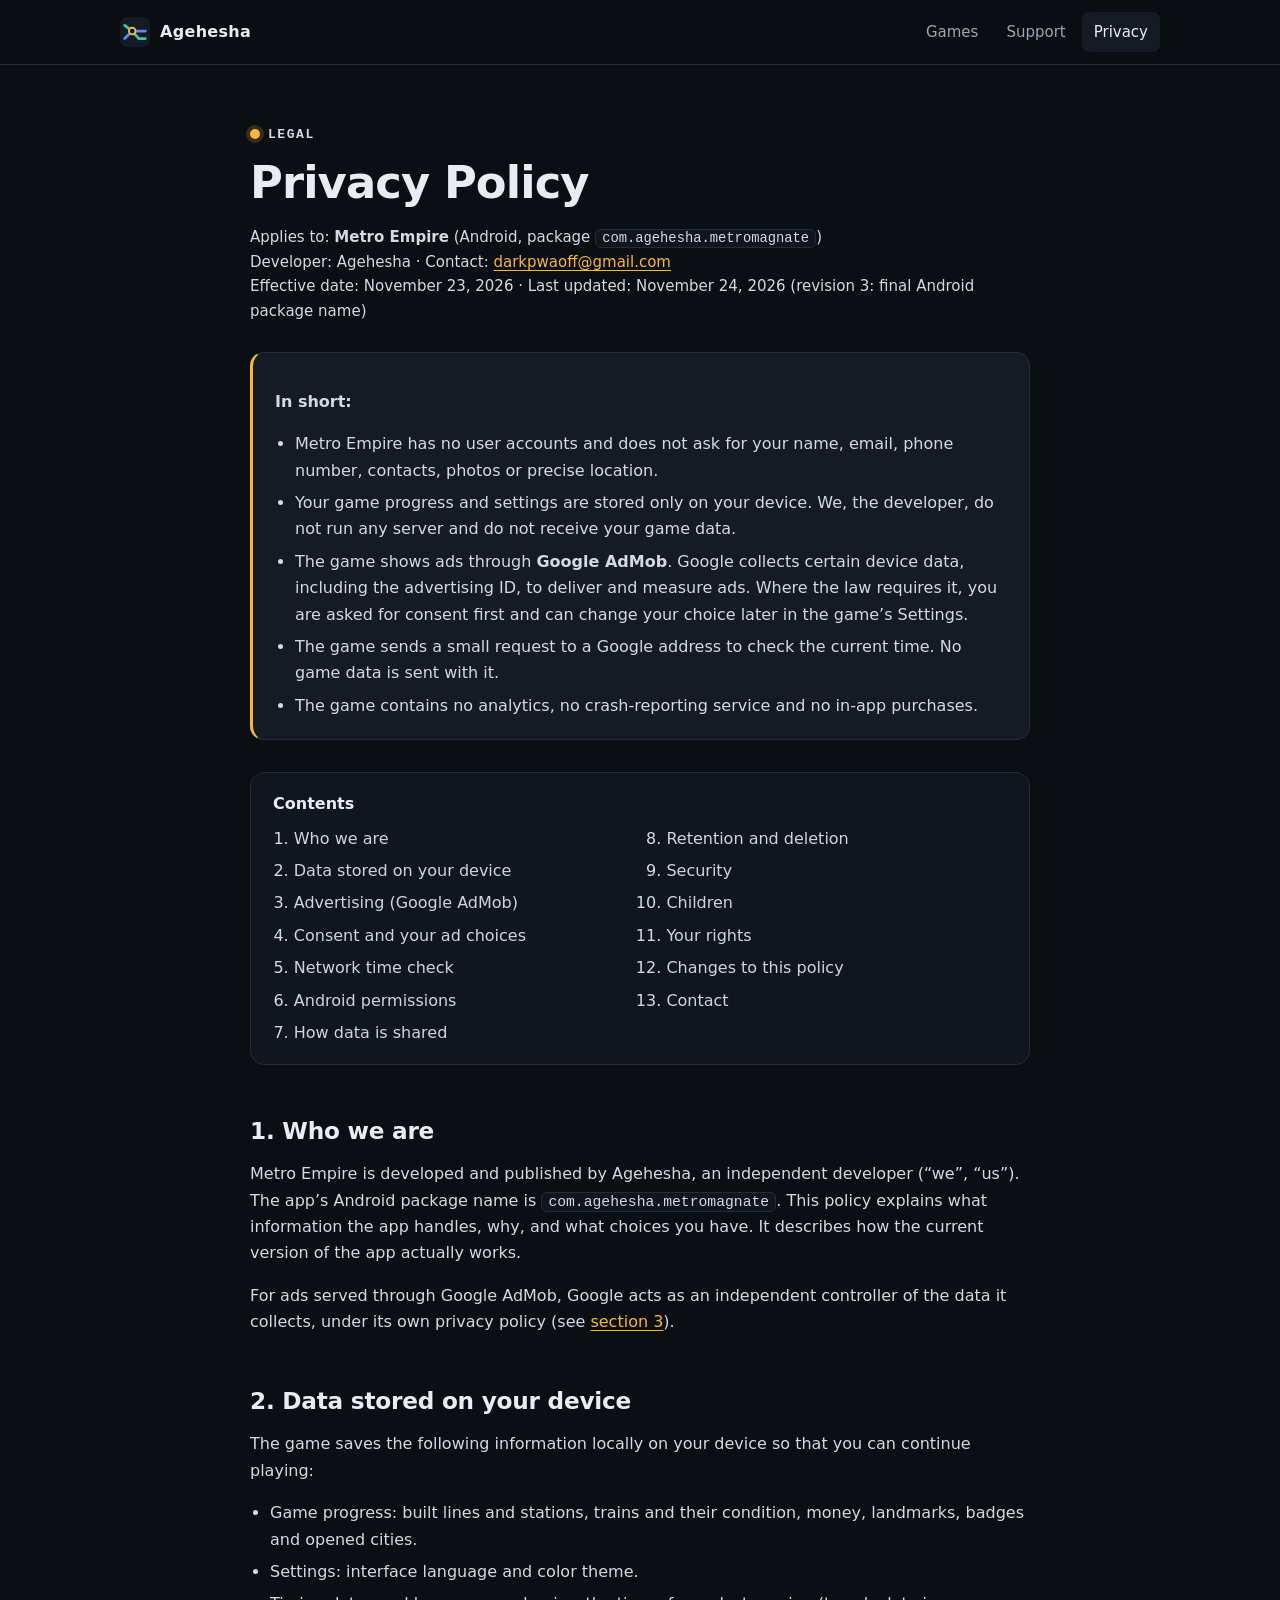
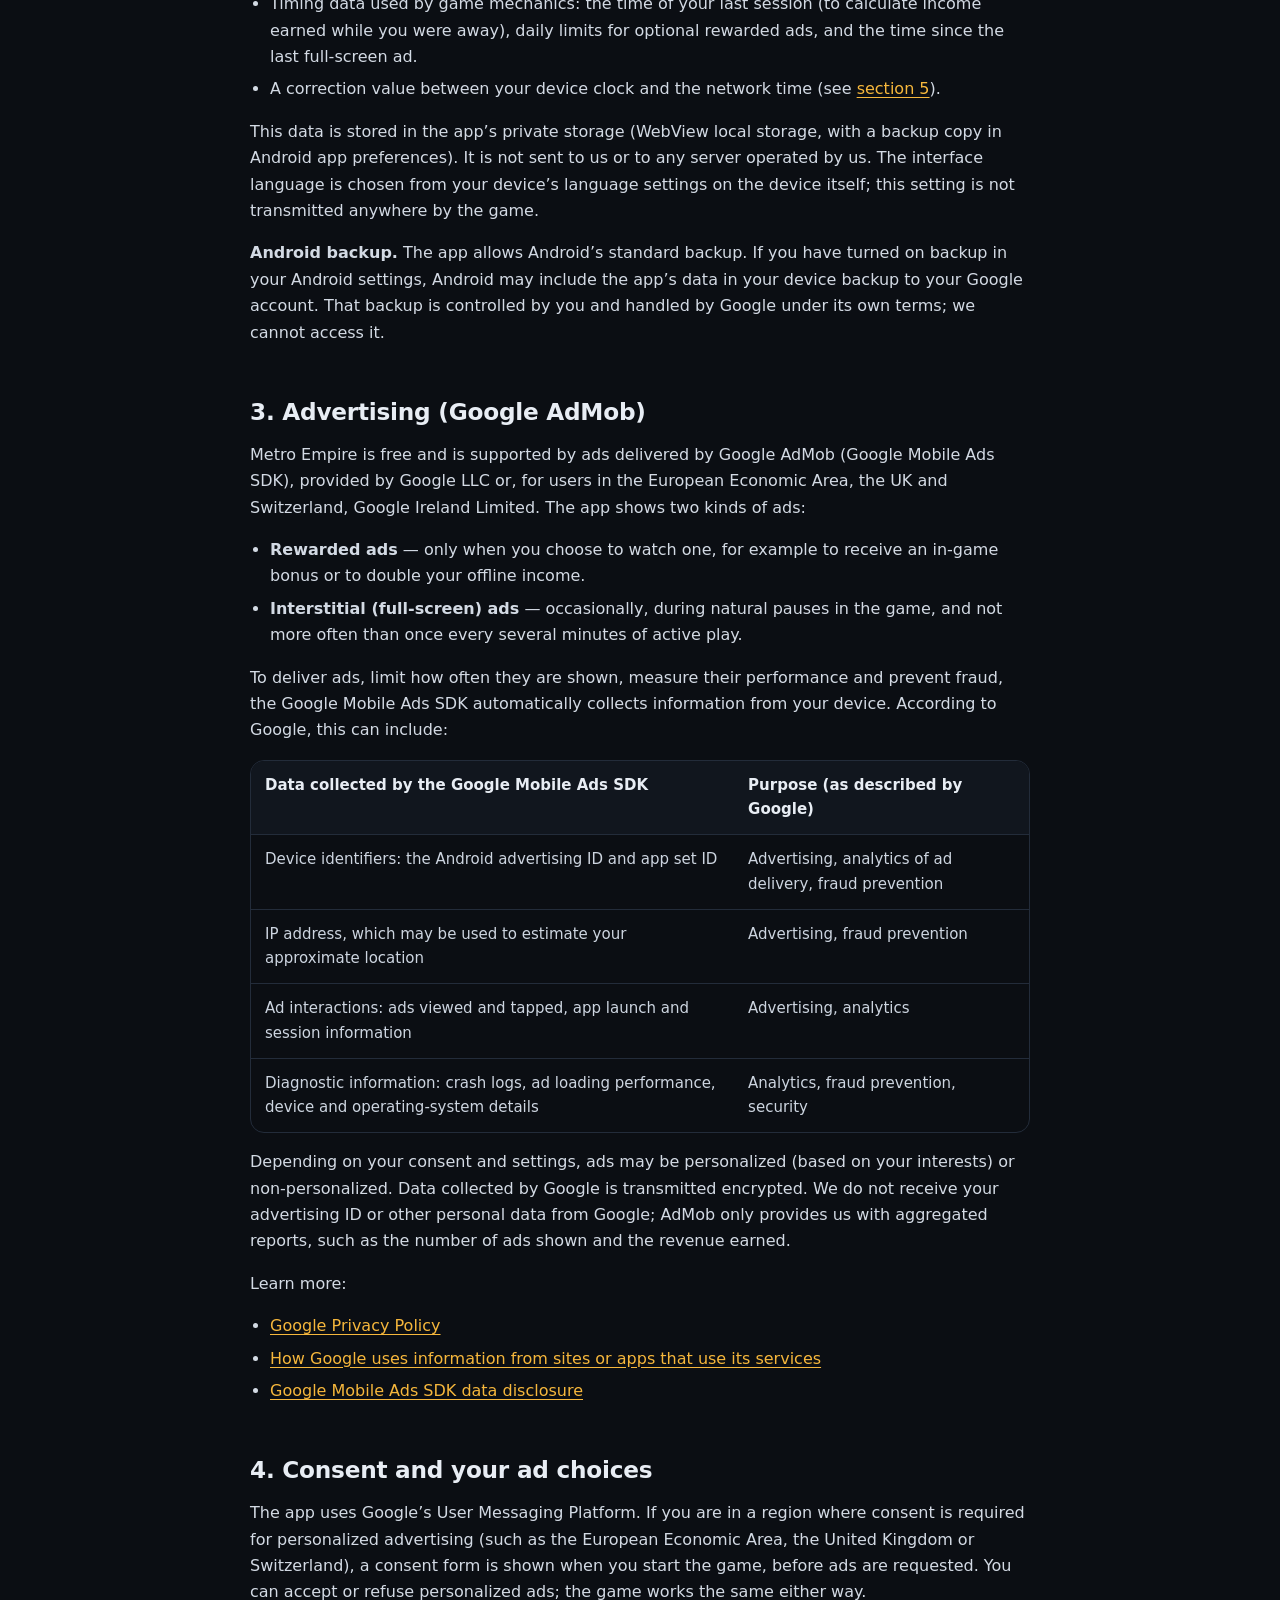
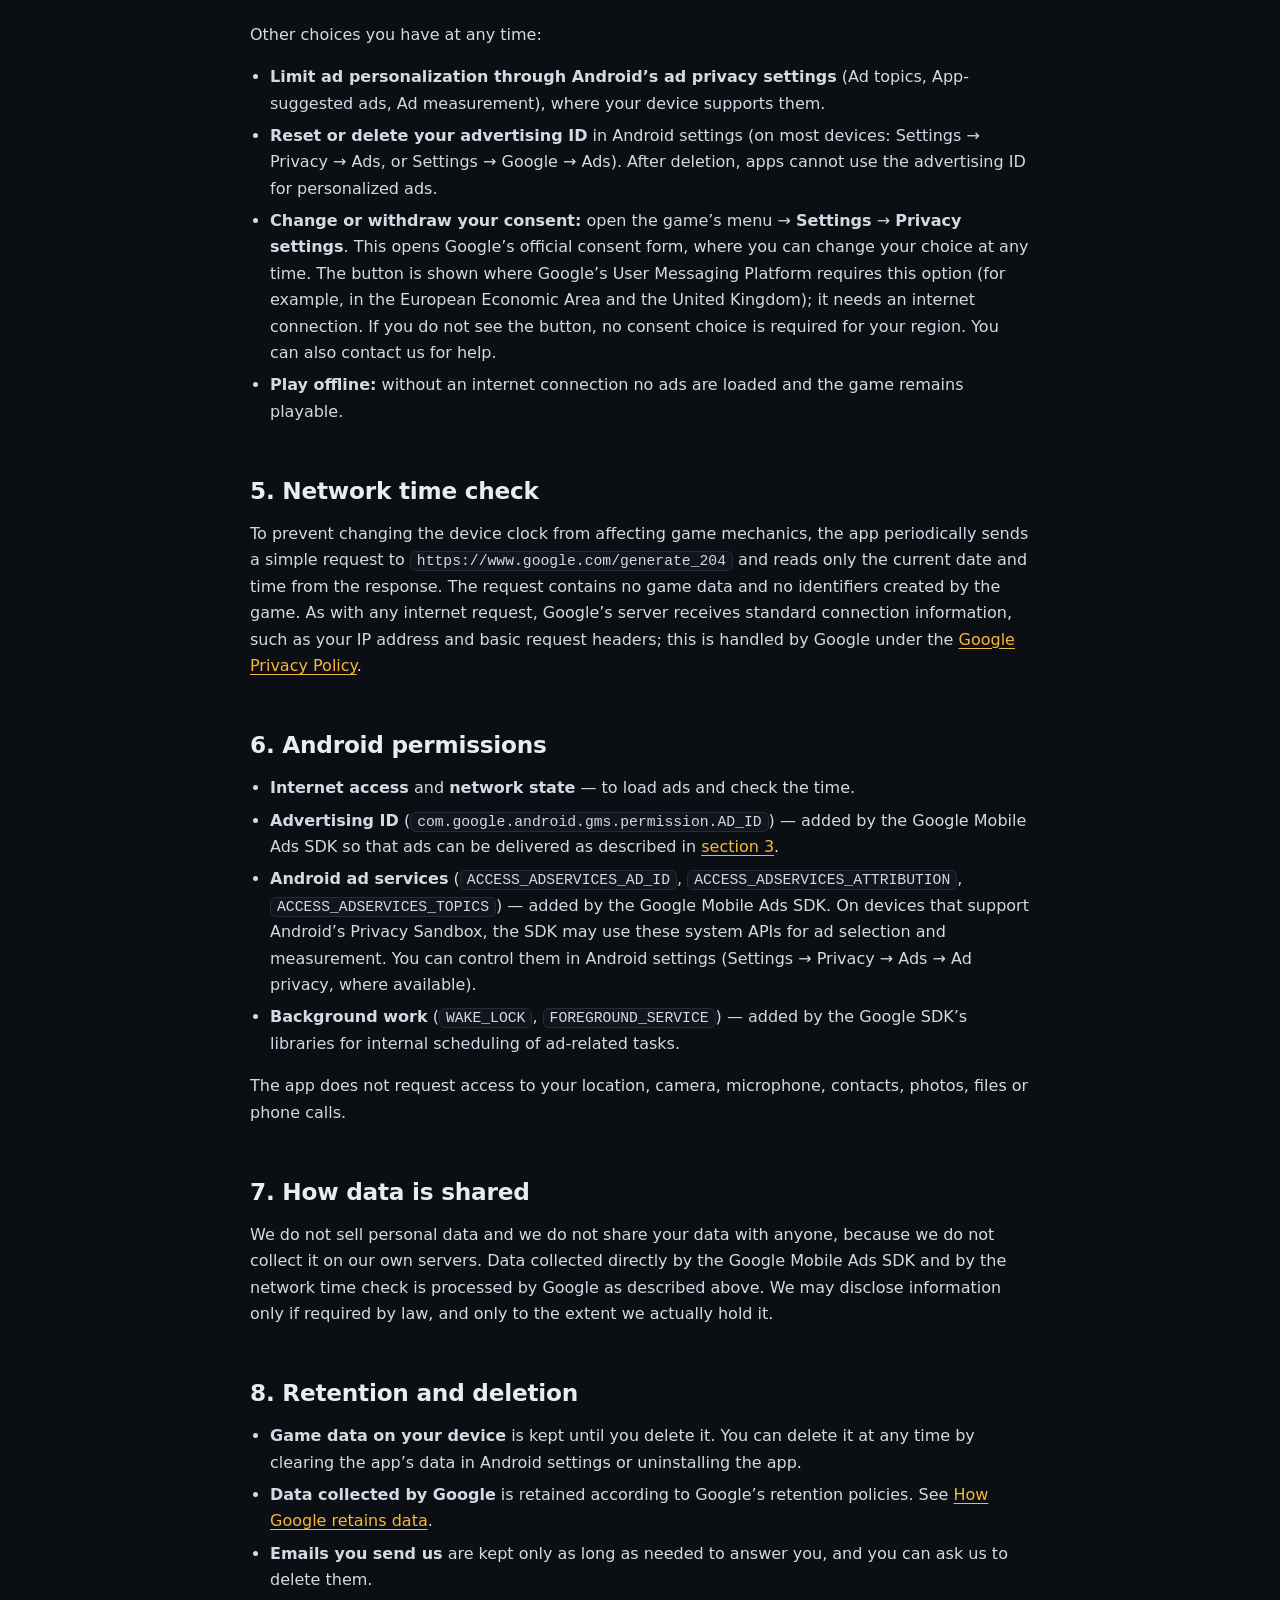
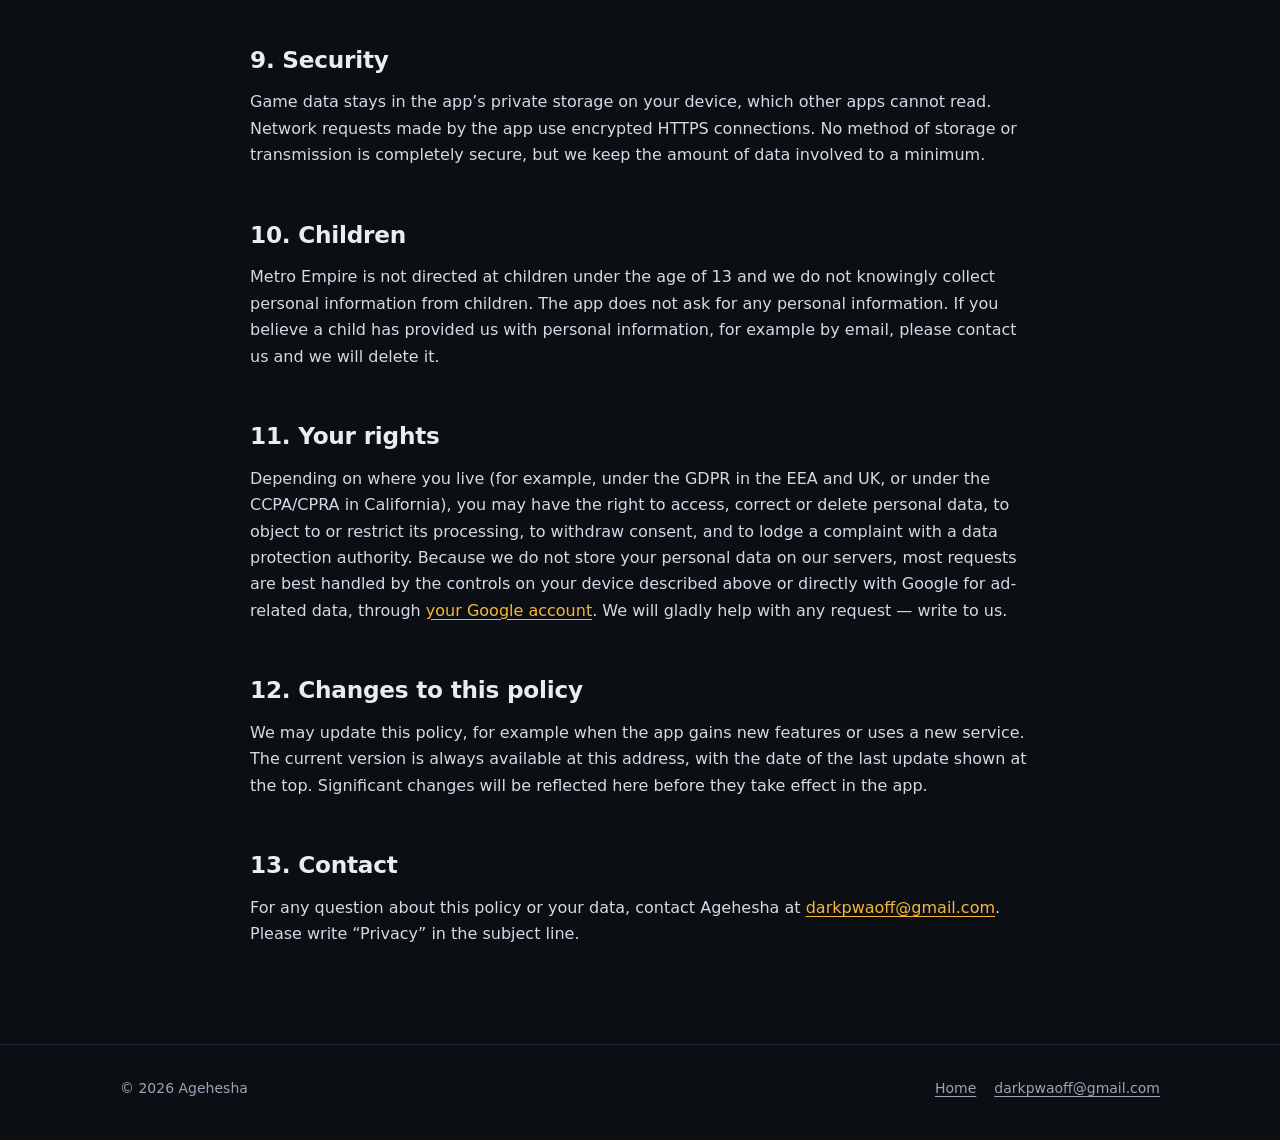
==== commit 20ea8624: "Privacy policy: final Android package name com.agehesha.metromagnate Co-Authored-By: Claude Opus 5.5" ====
--- a/privacy/index.html
+++ b/privacy/index.html
@@ -33,9 +33,9 @@
     <div class="wrap">
       <p class="eyebrow">Legal</p>
       <h1>Privacy Policy</h1>
-      <p class="meta">Applies to: <strong>Metro Empire</strong> (Android, package <code>com.metromagnat.tokyo</code>)<br>
+      <p class="meta">Applies to: <strong>Metro Empire</strong> (Android, package <code>com.agehesha.metromagnate</code>)<br>
         Developer: Agehesha · Contact: <a href="mailto:darkpwaoff@gmail.com">darkpwaoff@gmail.com</a><br>
-        Effective date: November 23, 2026 · Last updated: November 23, 2026 (revision 2: new app name, in-game privacy settings)</p>
+        Effective date: November 23, 2026 · Last updated: November 24, 2026 (revision 3: final Android package name)</p>
 
       <div class="summary">
         <p><strong>In short:</strong></p>
@@ -68,7 +68,7 @@
       </nav>
 
       <h2 id="who">1. Who we are</h2>
-      <p>Metro Empire is developed and published by Agehesha, an independent developer (“we”, “us”). The app’s Android package name, <code>com.metromagnat.tokyo</code>, is a technical identifier and does not change. This policy explains what information the app handles, why, and what choices you have. It describes how the current version of the app actually works.</p>
+      <p>Metro Empire is developed and published by Agehesha, an independent developer (“we”, “us”). The app’s Android package name is <code>com.agehesha.metromagnate</code>. This policy explains what information the app handles, why, and what choices you have. It describes how the current version of the app actually works.</p>
       <p>For ads served through Google AdMob, Google acts as an independent controller of the data it collects, under its own privacy policy (see <a href="#ads">section 3</a>).</p>
 
       <h2 id="device">2. Data stored on your device</h2>
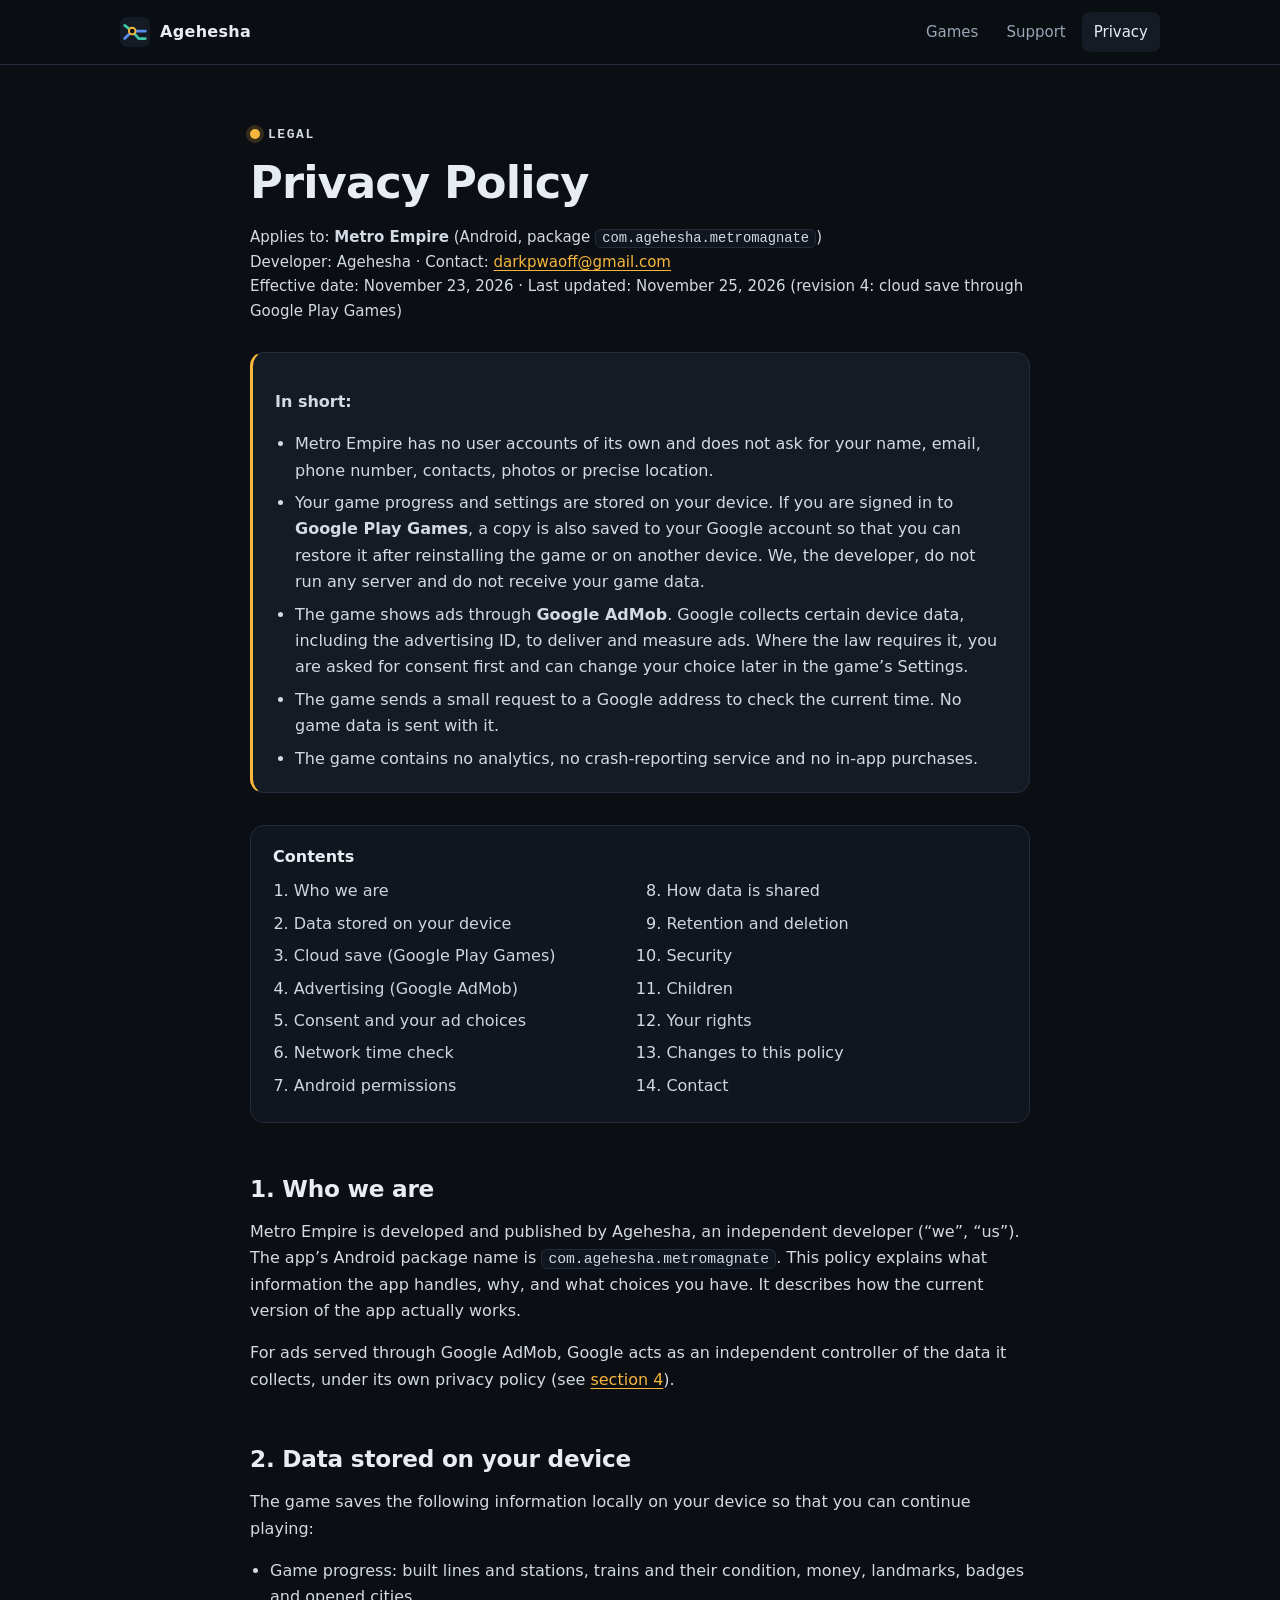
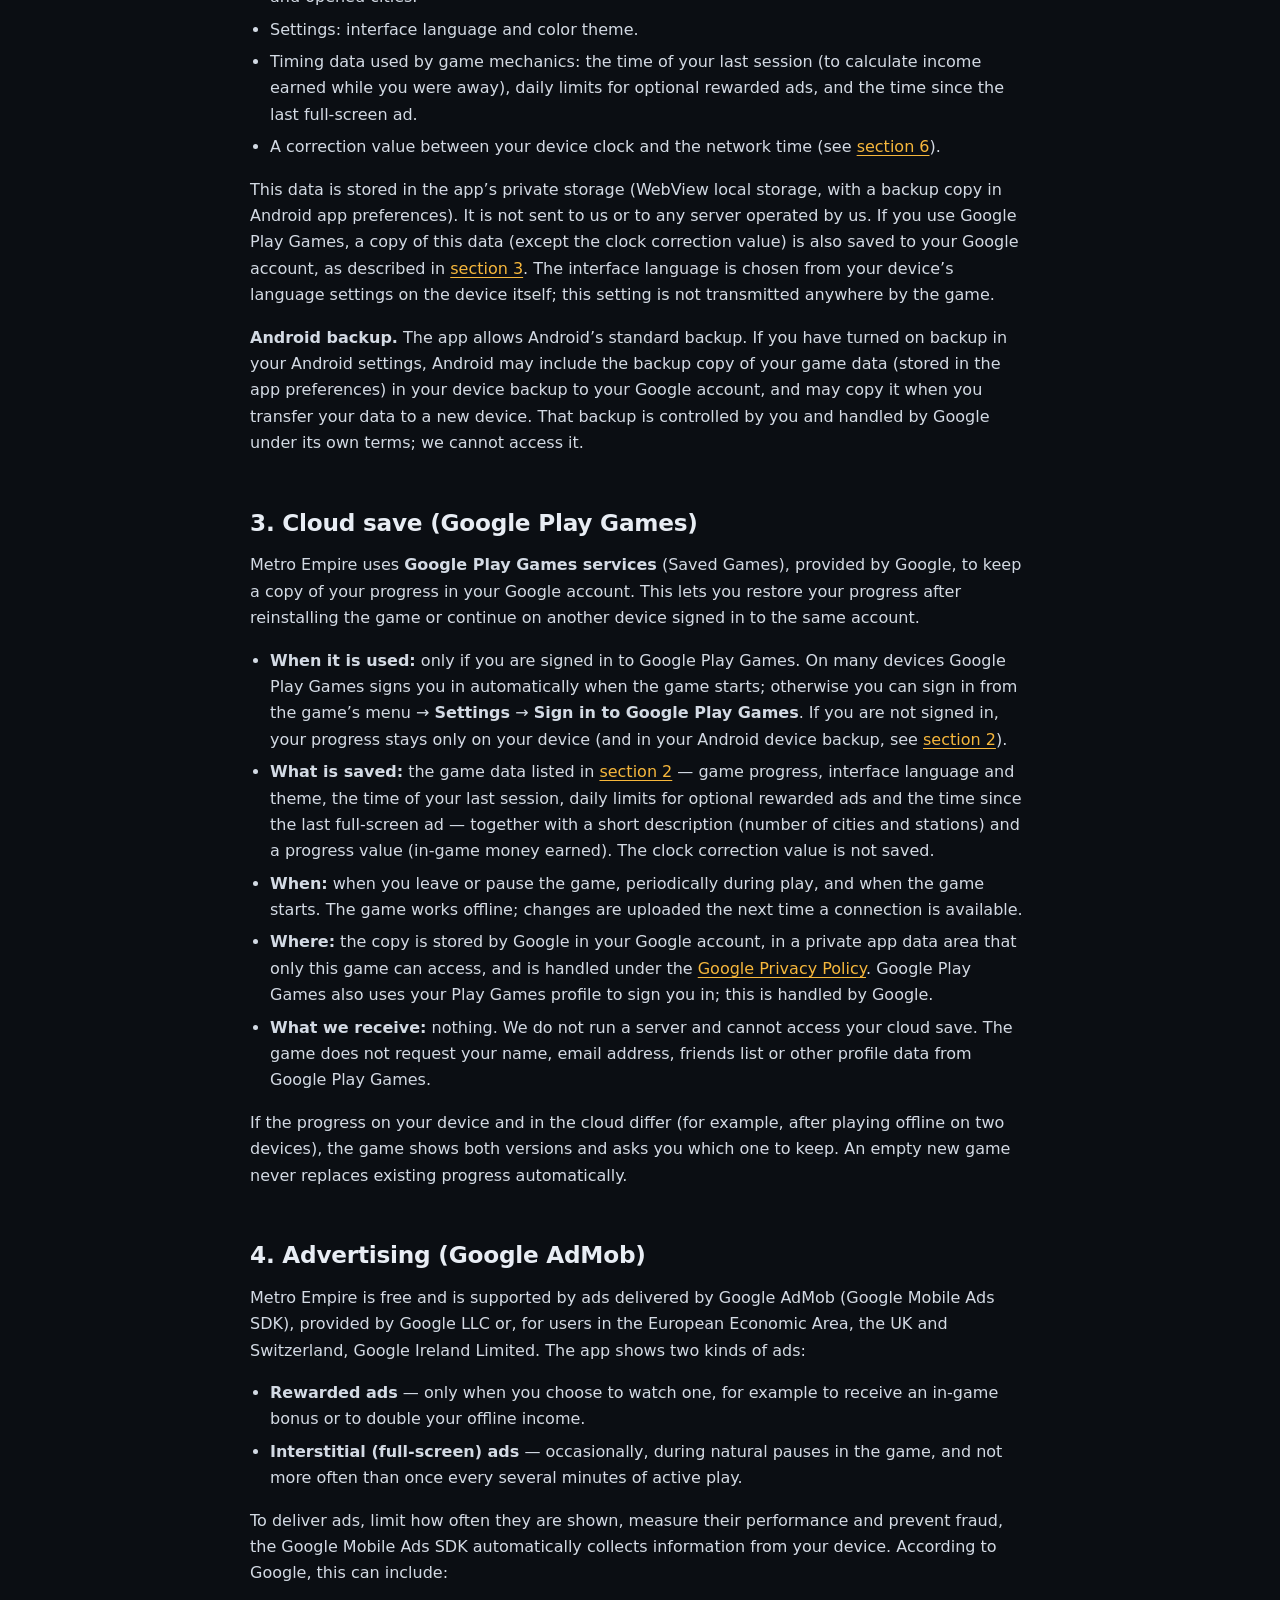
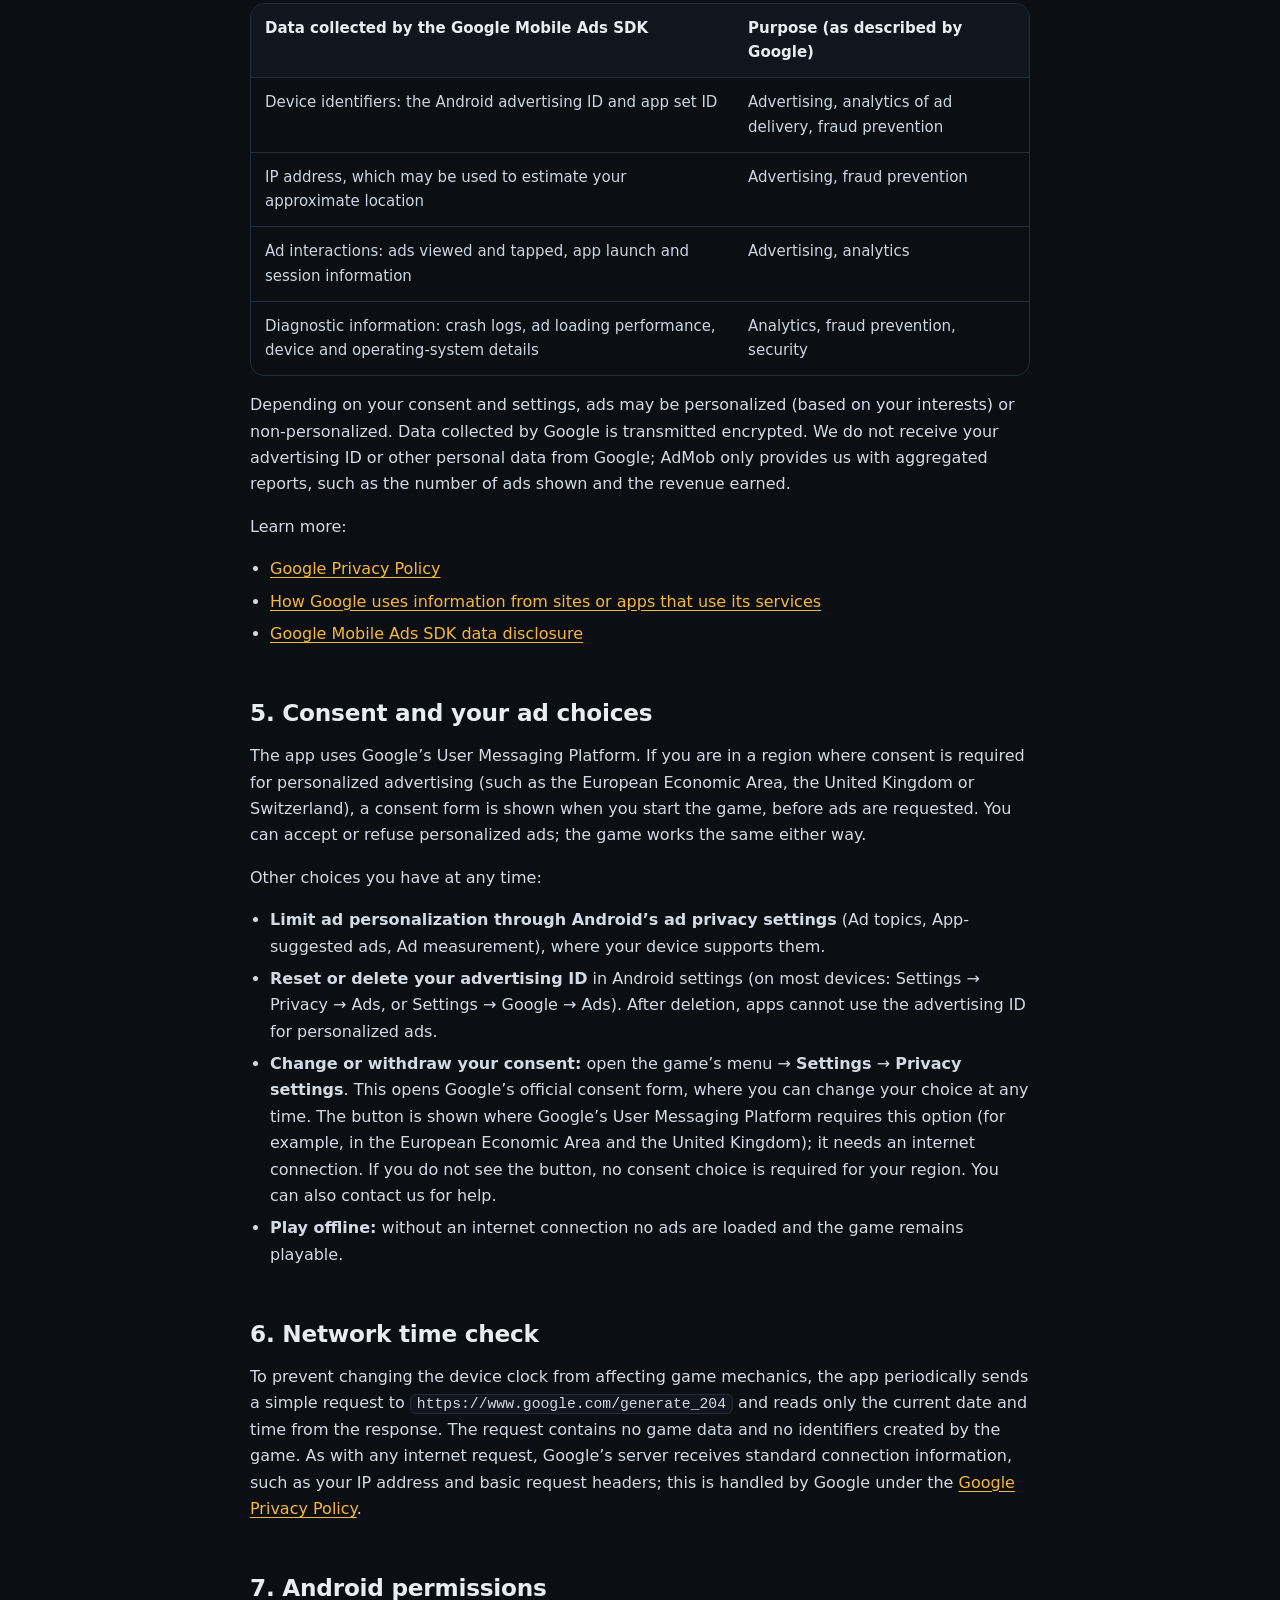
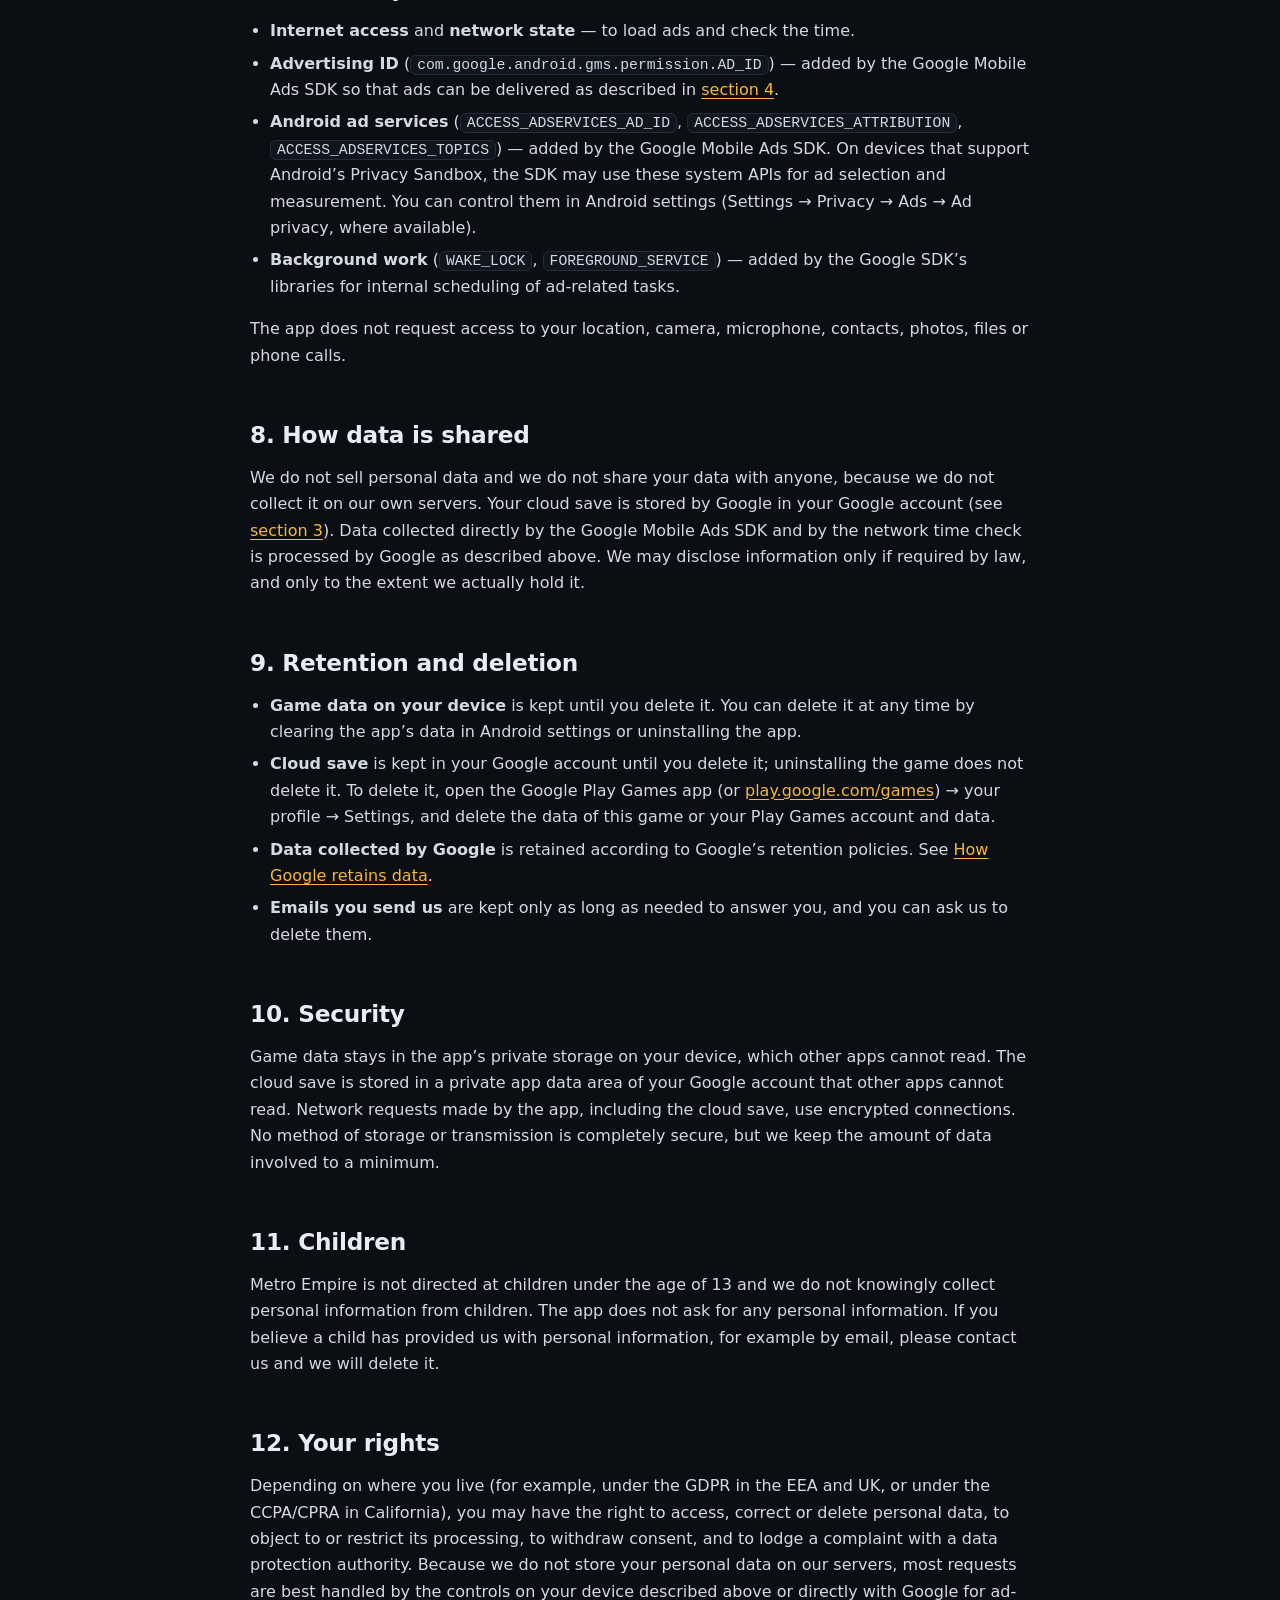
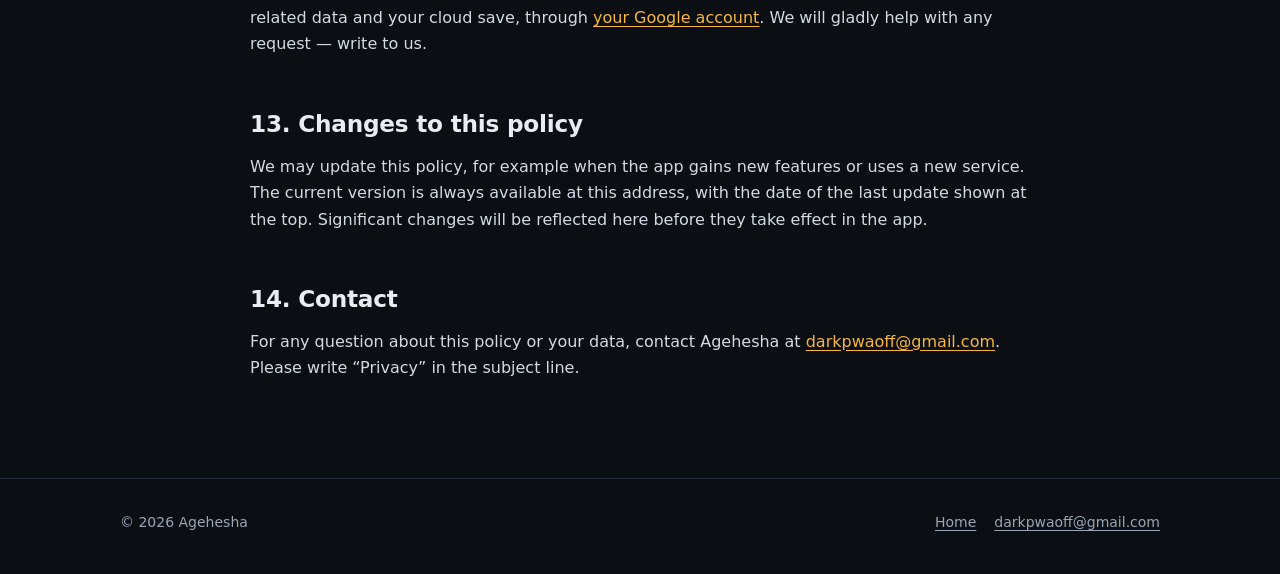
==== commit ab1278b2: "Privacy policy: cloud save through Google Play Games (revision 4) Metro Empire 1.0.1 saves a copy of" ====
--- a/privacy/index.html
+++ b/privacy/index.html
@@ -4,7 +4,7 @@
   <meta charset="utf-8">
   <meta name="viewport" content="width=device-width, initial-scale=1">
   <title>Privacy Policy — Metro Empire · Agehesha</title>
-  <meta name="description" content="Privacy Policy for Metro Empire and other apps by Agehesha: what data is stored on your device, what Google AdMob collects, and your choices.">
+  <meta name="description" content="Privacy Policy for Metro Empire and other apps by Agehesha: what data is stored on your device, how cloud save through Google Play Games works, what Google AdMob collects, and your choices.">
   <link rel="canonical" href="https://agehesha.github.io/privacy/">
   <meta name="theme-color" content="#0b0e13">
   <link rel="icon" href="/assets/img/logo.svg" type="image/svg+xml">
@@ -35,13 +35,13 @@
       <h1>Privacy Policy</h1>
       <p class="meta">Applies to: <strong>Metro Empire</strong> (Android, package <code>com.agehesha.metromagnate</code>)<br>
         Developer: Agehesha · Contact: <a href="mailto:darkpwaoff@gmail.com">darkpwaoff@gmail.com</a><br>
-        Effective date: November 23, 2026 · Last updated: November 24, 2026 (revision 3: final Android package name)</p>
+        Effective date: November 23, 2026 · Last updated: November 25, 2026 (revision 4: cloud save through Google Play Games)</p>
 
       <div class="summary">
         <p><strong>In short:</strong></p>
         <ul>
-          <li>Metro Empire has no user accounts and does not ask for your name, email, phone number, contacts, photos or precise location.</li>
-          <li>Your game progress and settings are stored only on your device. We, the developer, do not run any server and do not receive your game data.</li>
+          <li>Metro Empire has no user accounts of its own and does not ask for your name, email, phone number, contacts, photos or precise location.</li>
+          <li>Your game progress and settings are stored on your device. If you are signed in to <strong>Google Play Games</strong>, a copy is also saved to your Google account so that you can restore it after reinstalling the game or on another device. We, the developer, do not run any server and do not receive your game data.</li>
           <li>The game shows ads through <strong>Google AdMob</strong>. Google collects certain device data, including the advertising ID, to deliver and measure ads. Where the law requires it, you are asked for consent first and can change your choice later in the game’s Settings.</li>
           <li>The game sends a small request to a Google address to check the current time. No game data is sent with it.</li>
           <li>The game contains no analytics, no crash-reporting service and no in-app purchases.</li>
@@ -53,6 +53,7 @@
         <ol>
           <li><a href="#who">Who we are</a></li>
           <li><a href="#device">Data stored on your device</a></li>
+          <li><a href="#cloud">Cloud save (Google Play Games)</a></li>
           <li><a href="#ads">Advertising (Google AdMob)</a></li>
           <li><a href="#consent">Consent and your ad choices</a></li>
           <li><a href="#time">Network time check</a></li>
@@ -69,7 +70,7 @@
 
       <h2 id="who">1. Who we are</h2>
       <p>Metro Empire is developed and published by Agehesha, an independent developer (“we”, “us”). The app’s Android package name is <code>com.agehesha.metromagnate</code>. This policy explains what information the app handles, why, and what choices you have. It describes how the current version of the app actually works.</p>
-      <p>For ads served through Google AdMob, Google acts as an independent controller of the data it collects, under its own privacy policy (see <a href="#ads">section 3</a>).</p>
+      <p>For ads served through Google AdMob, Google acts as an independent controller of the data it collects, under its own privacy policy (see <a href="#ads">section 4</a>).</p>
 
       <h2 id="device">2. Data stored on your device</h2>
       <p>The game saves the following information locally on your device so that you can continue playing:</p>
@@ -77,12 +78,23 @@
         <li>Game progress: built lines and stations, trains and their condition, money, landmarks, badges and opened cities.</li>
         <li>Settings: interface language and color theme.</li>
         <li>Timing data used by game mechanics: the time of your last session (to calculate income earned while you were away), daily limits for optional rewarded ads, and the time since the last full-screen ad.</li>
-        <li>A correction value between your device clock and the network time (see <a href="#time">section 5</a>).</li>
+        <li>A correction value between your device clock and the network time (see <a href="#time">section 6</a>).</li>
       </ul>
-      <p>This data is stored in the app’s private storage (WebView local storage, with a backup copy in Android app preferences). It is not sent to us or to any server operated by us. The interface language is chosen from your device’s language settings on the device itself; this setting is not transmitted anywhere by the game.</p>
-      <p><strong>Android backup.</strong> The app allows Android’s standard backup. If you have turned on backup in your Android settings, Android may include the app’s data in your device backup to your Google account. That backup is controlled by you and handled by Google under its own terms; we cannot access it.</p>
+      <p>This data is stored in the app’s private storage (WebView local storage, with a backup copy in Android app preferences). It is not sent to us or to any server operated by us. If you use Google Play Games, a copy of this data (except the clock correction value) is also saved to your Google account, as described in <a href="#cloud">section 3</a>. The interface language is chosen from your device’s language settings on the device itself; this setting is not transmitted anywhere by the game.</p>
+      <p><strong>Android backup.</strong> The app allows Android’s standard backup. If you have turned on backup in your Android settings, Android may include the backup copy of your game data (stored in the app preferences) in your device backup to your Google account, and may copy it when you transfer your data to a new device. That backup is controlled by you and handled by Google under its own terms; we cannot access it.</p>
 
-      <h2 id="ads">3. Advertising (Google AdMob)</h2>
+      <h2 id="cloud">3. Cloud save (Google Play Games)</h2>
+      <p>Metro Empire uses <strong>Google Play Games services</strong> (Saved Games), provided by Google, to keep a copy of your progress in your Google account. This lets you restore your progress after reinstalling the game or continue on another device signed in to the same account.</p>
+      <ul>
+        <li><strong>When it is used:</strong> only if you are signed in to Google Play Games. On many devices Google Play Games signs you in automatically when the game starts; otherwise you can sign in from the game’s menu → <strong>Settings</strong> → <strong>Sign in to Google Play Games</strong>. If you are not signed in, your progress stays only on your device (and in your Android device backup, see <a href="#device">section 2</a>).</li>
+        <li><strong>What is saved:</strong> the game data listed in <a href="#device">section 2</a> — game progress, interface language and theme, the time of your last session, daily limits for optional rewarded ads and the time since the last full-screen ad — together with a short description (number of cities and stations) and a progress value (in-game money earned). The clock correction value is not saved.</li>
+        <li><strong>When:</strong> when you leave or pause the game, periodically during play, and when the game starts. The game works offline; changes are uploaded the next time a connection is available.</li>
+        <li><strong>Where:</strong> the copy is stored by Google in your Google account, in a private app data area that only this game can access, and is handled under the <a href="https://policies.google.com/privacy" rel="noopener">Google Privacy Policy</a>. Google Play Games also uses your Play Games profile to sign you in; this is handled by Google.</li>
+        <li><strong>What we receive:</strong> nothing. We do not run a server and cannot access your cloud save. The game does not request your name, email address, friends list or other profile data from Google Play Games.</li>
+      </ul>
+      <p>If the progress on your device and in the cloud differ (for example, after playing offline on two devices), the game shows both versions and asks you which one to keep. An empty new game never replaces existing progress automatically.</p>
+
+      <h2 id="ads">4. Advertising (Google AdMob)</h2>
       <p>Metro Empire is free and is supported by ads delivered by Google AdMob (Google Mobile Ads SDK), provided by Google LLC or, for users in the European Economic Area, the UK and Switzerland, Google Ireland Limited. The app shows two kinds of ads:</p>
       <ul>
         <li><strong>Rewarded ads</strong> — only when you choose to watch one, for example to receive an in-game bonus or to double your offline income.</li>
@@ -108,7 +120,7 @@
         <li><a href="https://developers.google.com/admob/android/privacy/play-data-disclosure" rel="noopener">Google Mobile Ads SDK data disclosure</a></li>
       </ul>
 
-      <h2 id="consent">4. Consent and your ad choices</h2>
+      <h2 id="consent">5. Consent and your ad choices</h2>
       <p>The app uses Google’s User Messaging Platform. If you are in a region where consent is required for personalized advertising (such as the European Economic Area, the United Kingdom or Switzerland), a consent form is shown when you start the game, before ads are requested. You can accept or refuse personalized ads; the game works the same either way.</p>
       <p>Other choices you have at any time:</p>
       <ul>
@@ -118,41 +130,42 @@
         <li><strong>Play offline:</strong> without an internet connection no ads are loaded and the game remains playable.</li>
       </ul>
 
-      <h2 id="time">5. Network time check</h2>
+      <h2 id="time">6. Network time check</h2>
       <p>To prevent changing the device clock from affecting game mechanics, the app periodically sends a simple request to <code>https://www.google.com/generate_204</code> and reads only the current date and time from the response. The request contains no game data and no identifiers created by the game. As with any internet request, Google’s server receives standard connection information, such as your IP address and basic request headers; this is handled by Google under the <a href="https://policies.google.com/privacy" rel="noopener">Google Privacy Policy</a>.</p>
 
-      <h2 id="permissions">6. Android permissions</h2>
+      <h2 id="permissions">7. Android permissions</h2>
       <ul>
         <li><strong>Internet access</strong> and <strong>network state</strong> — to load ads and check the time.</li>
-        <li><strong>Advertising ID</strong> (<code>com.google.android.gms.permission.AD_ID</code>) — added by the Google Mobile Ads SDK so that ads can be delivered as described in <a href="#ads">section 3</a>.</li>
+        <li><strong>Advertising ID</strong> (<code>com.google.android.gms.permission.AD_ID</code>) — added by the Google Mobile Ads SDK so that ads can be delivered as described in <a href="#ads">section 4</a>.</li>
         <li><strong>Android ad services</strong> (<code>ACCESS_ADSERVICES_AD_ID</code>, <code>ACCESS_ADSERVICES_ATTRIBUTION</code>, <code>ACCESS_ADSERVICES_TOPICS</code>) — added by the Google Mobile Ads SDK. On devices that support Android’s Privacy Sandbox, the SDK may use these system APIs for ad selection and measurement. You can control them in Android settings (Settings → Privacy → Ads → Ad privacy, where available).</li>
         <li><strong>Background work</strong> (<code>WAKE_LOCK</code>, <code>FOREGROUND_SERVICE</code>) — added by the Google SDK’s libraries for internal scheduling of ad-related tasks.</li>
       </ul>
       <p>The app does not request access to your location, camera, microphone, contacts, photos, files or phone calls.</p>
 
-      <h2 id="sharing">7. How data is shared</h2>
-      <p>We do not sell personal data and we do not share your data with anyone, because we do not collect it on our own servers. Data collected directly by the Google Mobile Ads SDK and by the network time check is processed by Google as described above. We may disclose information only if required by law, and only to the extent we actually hold it.</p>
+      <h2 id="sharing">8. How data is shared</h2>
+      <p>We do not sell personal data and we do not share your data with anyone, because we do not collect it on our own servers. Your cloud save is stored by Google in your Google account (see <a href="#cloud">section 3</a>). Data collected directly by the Google Mobile Ads SDK and by the network time check is processed by Google as described above. We may disclose information only if required by law, and only to the extent we actually hold it.</p>
 
-      <h2 id="retention">8. Retention and deletion</h2>
+      <h2 id="retention">9. Retention and deletion</h2>
       <ul>
         <li><strong>Game data on your device</strong> is kept until you delete it. You can delete it at any time by clearing the app’s data in Android settings or uninstalling the app.</li>
+        <li><strong>Cloud save</strong> is kept in your Google account until you delete it; uninstalling the game does not delete it. To delete it, open the Google Play Games app (or <a href="https://play.google.com/games" rel="noopener">play.google.com/games</a>) → your profile → Settings, and delete the data of this game or your Play Games account and data.</li>
         <li><strong>Data collected by Google</strong> is retained according to Google’s retention policies. See <a href="https://policies.google.com/technologies/retention" rel="noopener">How Google retains data</a>.</li>
         <li><strong>Emails you send us</strong> are kept only as long as needed to answer you, and you can ask us to delete them.</li>
       </ul>
 
-      <h2 id="security">9. Security</h2>
-      <p>Game data stays in the app’s private storage on your device, which other apps cannot read. Network requests made by the app use encrypted HTTPS connections. No method of storage or transmission is completely secure, but we keep the amount of data involved to a minimum.</p>
+      <h2 id="security">10. Security</h2>
+      <p>Game data stays in the app’s private storage on your device, which other apps cannot read. The cloud save is stored in a private app data area of your Google account that other apps cannot read. Network requests made by the app, including the cloud save, use encrypted connections. No method of storage or transmission is completely secure, but we keep the amount of data involved to a minimum.</p>
 
-      <h2 id="children">10. Children</h2>
+      <h2 id="children">11. Children</h2>
       <p>Metro Empire is not directed at children under the age of 13 and we do not knowingly collect personal information from children. The app does not ask for any personal information. If you believe a child has provided us with personal information, for example by email, please contact us and we will delete it.</p>
 
-      <h2 id="rights">11. Your rights</h2>
-      <p>Depending on where you live (for example, under the GDPR in the EEA and UK, or under the CCPA/CPRA in California), you may have the right to access, correct or delete personal data, to object to or restrict its processing, to withdraw consent, and to lodge a complaint with a data protection authority. Because we do not store your personal data on our servers, most requests are best handled by the controls on your device described above or directly with Google for ad-related data, through <a href="https://myaccount.google.com/data-and-privacy" rel="noopener">your Google account</a>. We will gladly help with any request — write to us.</p>
+      <h2 id="rights">12. Your rights</h2>
+      <p>Depending on where you live (for example, under the GDPR in the EEA and UK, or under the CCPA/CPRA in California), you may have the right to access, correct or delete personal data, to object to or restrict its processing, to withdraw consent, and to lodge a complaint with a data protection authority. Because we do not store your personal data on our servers, most requests are best handled by the controls on your device described above or directly with Google for ad-related data and your cloud save, through <a href="https://myaccount.google.com/data-and-privacy" rel="noopener">your Google account</a>. We will gladly help with any request — write to us.</p>
 
-      <h2 id="changes">12. Changes to this policy</h2>
+      <h2 id="changes">13. Changes to this policy</h2>
       <p>We may update this policy, for example when the app gains new features or uses a new service. The current version is always available at this address, with the date of the last update shown at the top. Significant changes will be reflected here before they take effect in the app.</p>
 
-      <h2 id="contact">13. Contact</h2>
+      <h2 id="contact">14. Contact</h2>
       <p>For any question about this policy or your data, contact Agehesha at <a href="mailto:darkpwaoff@gmail.com">darkpwaoff@gmail.com</a>. Please write “Privacy” in the subject line.</p>
     </div>
   </main>
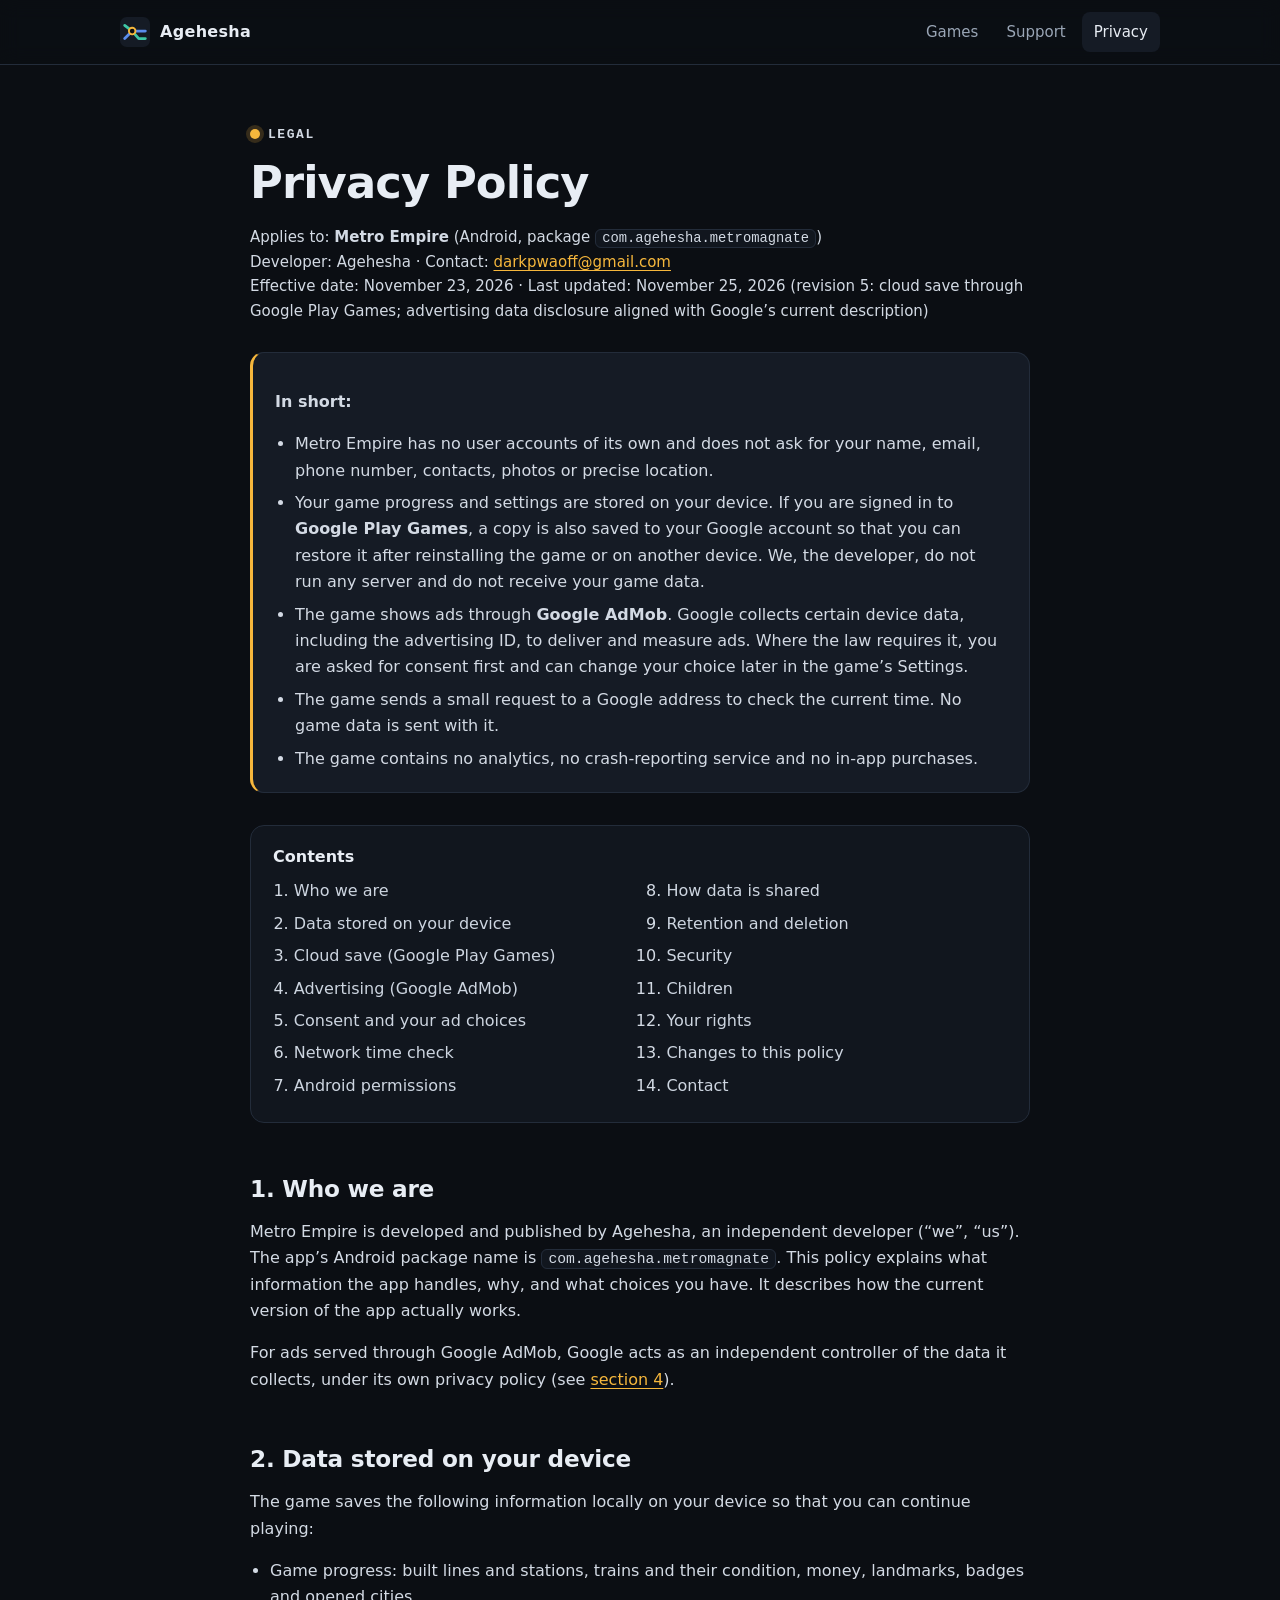
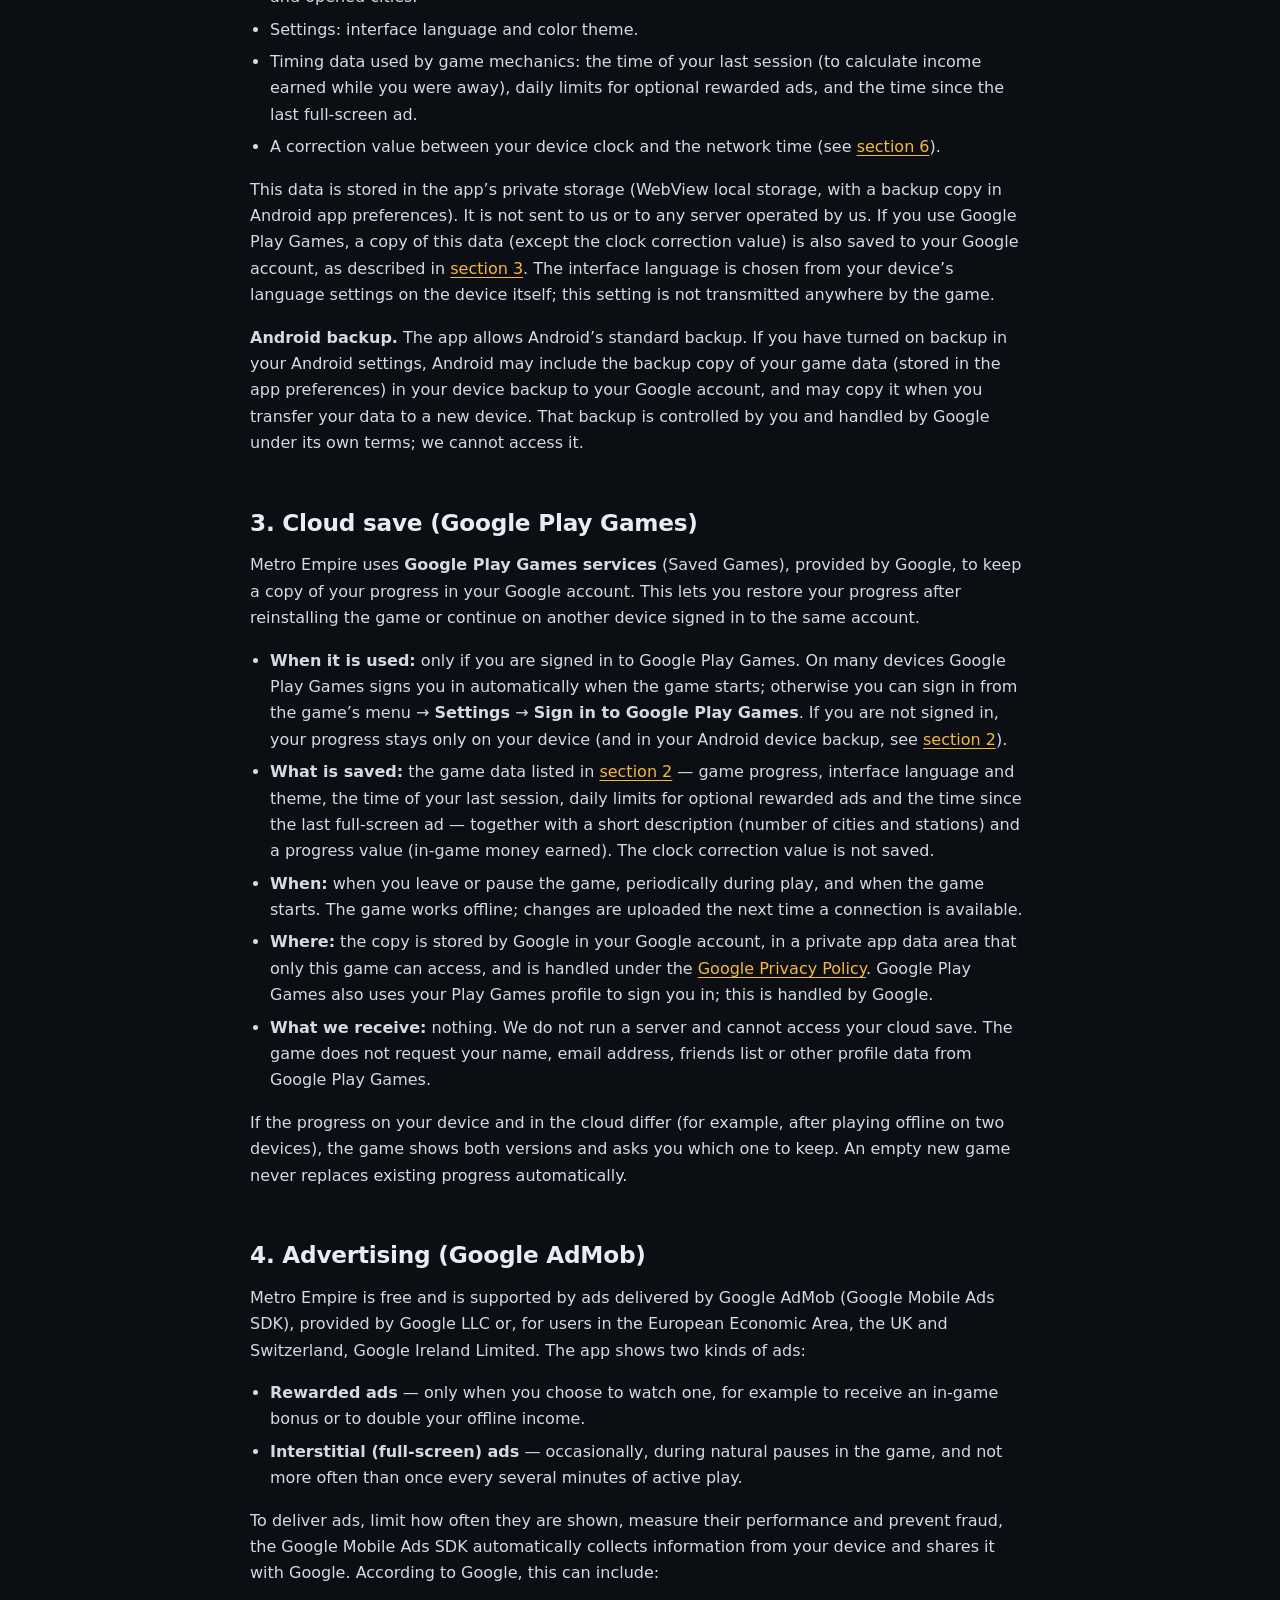
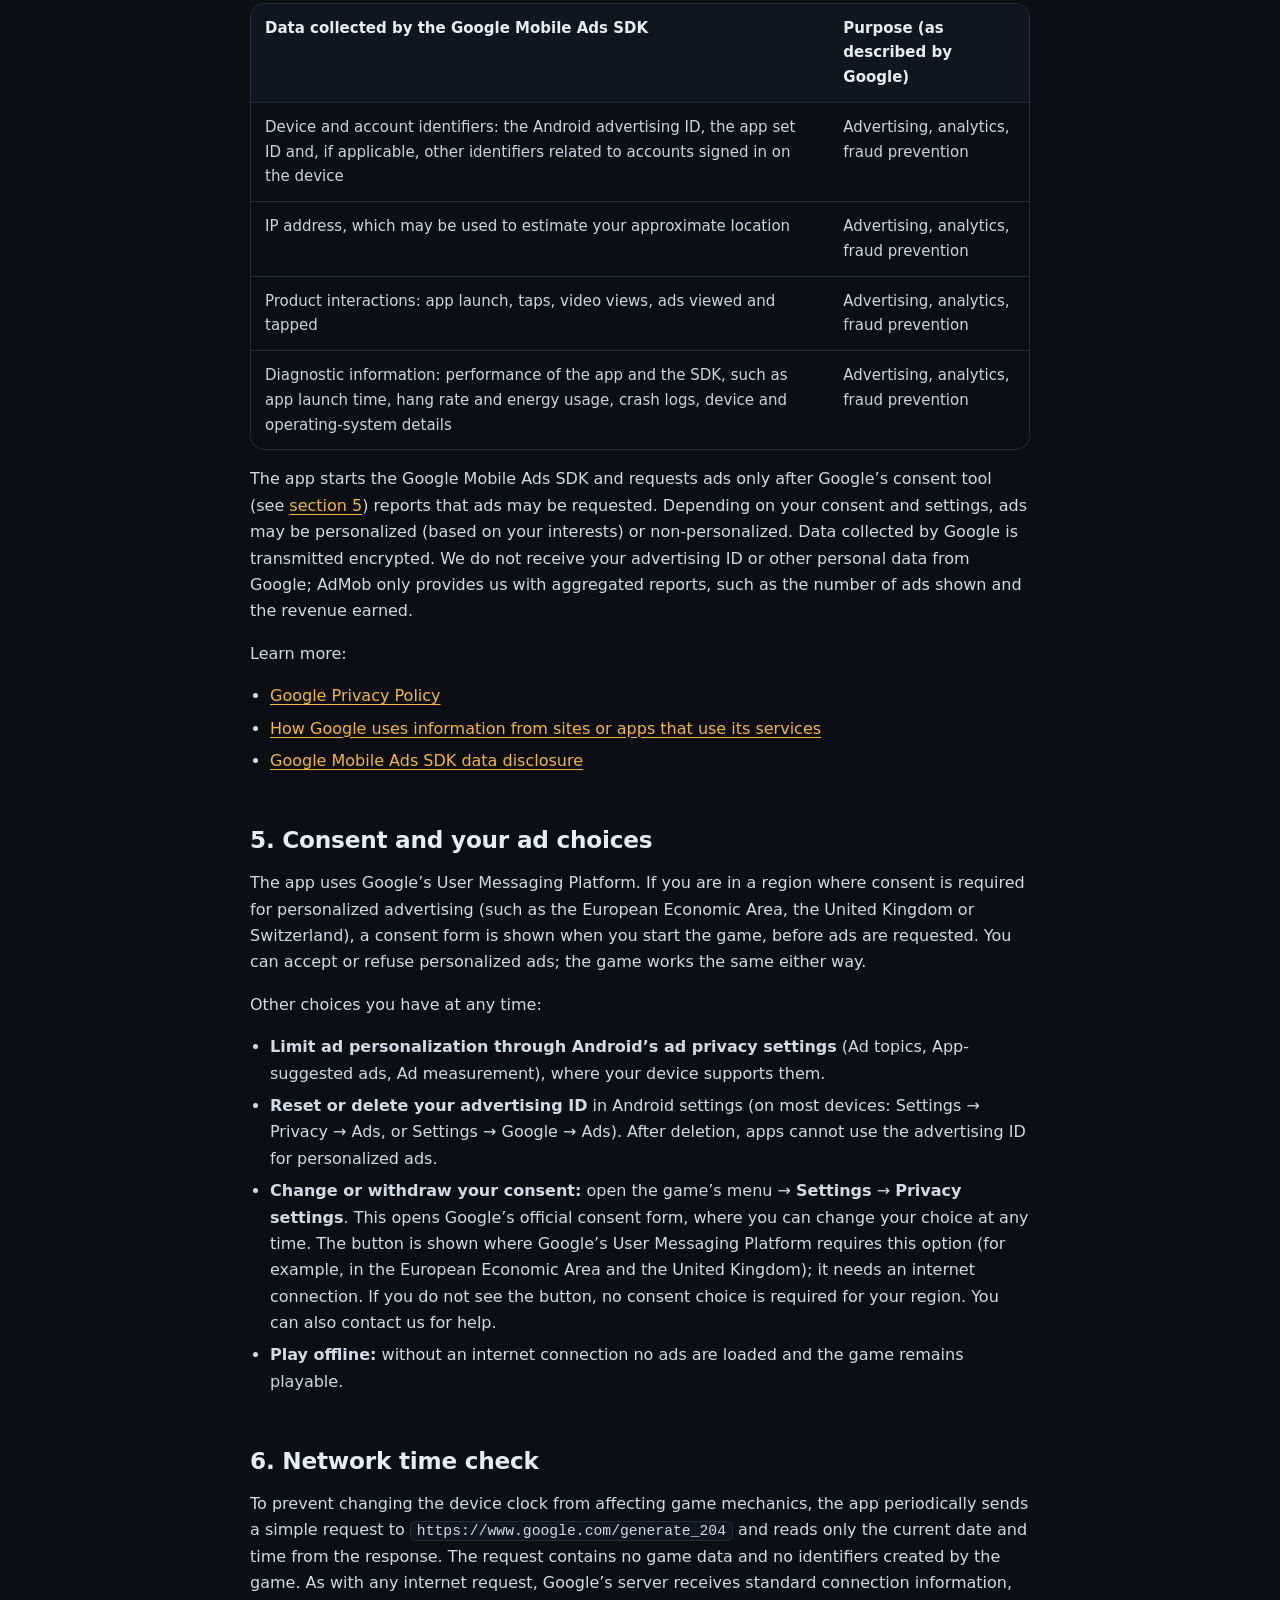
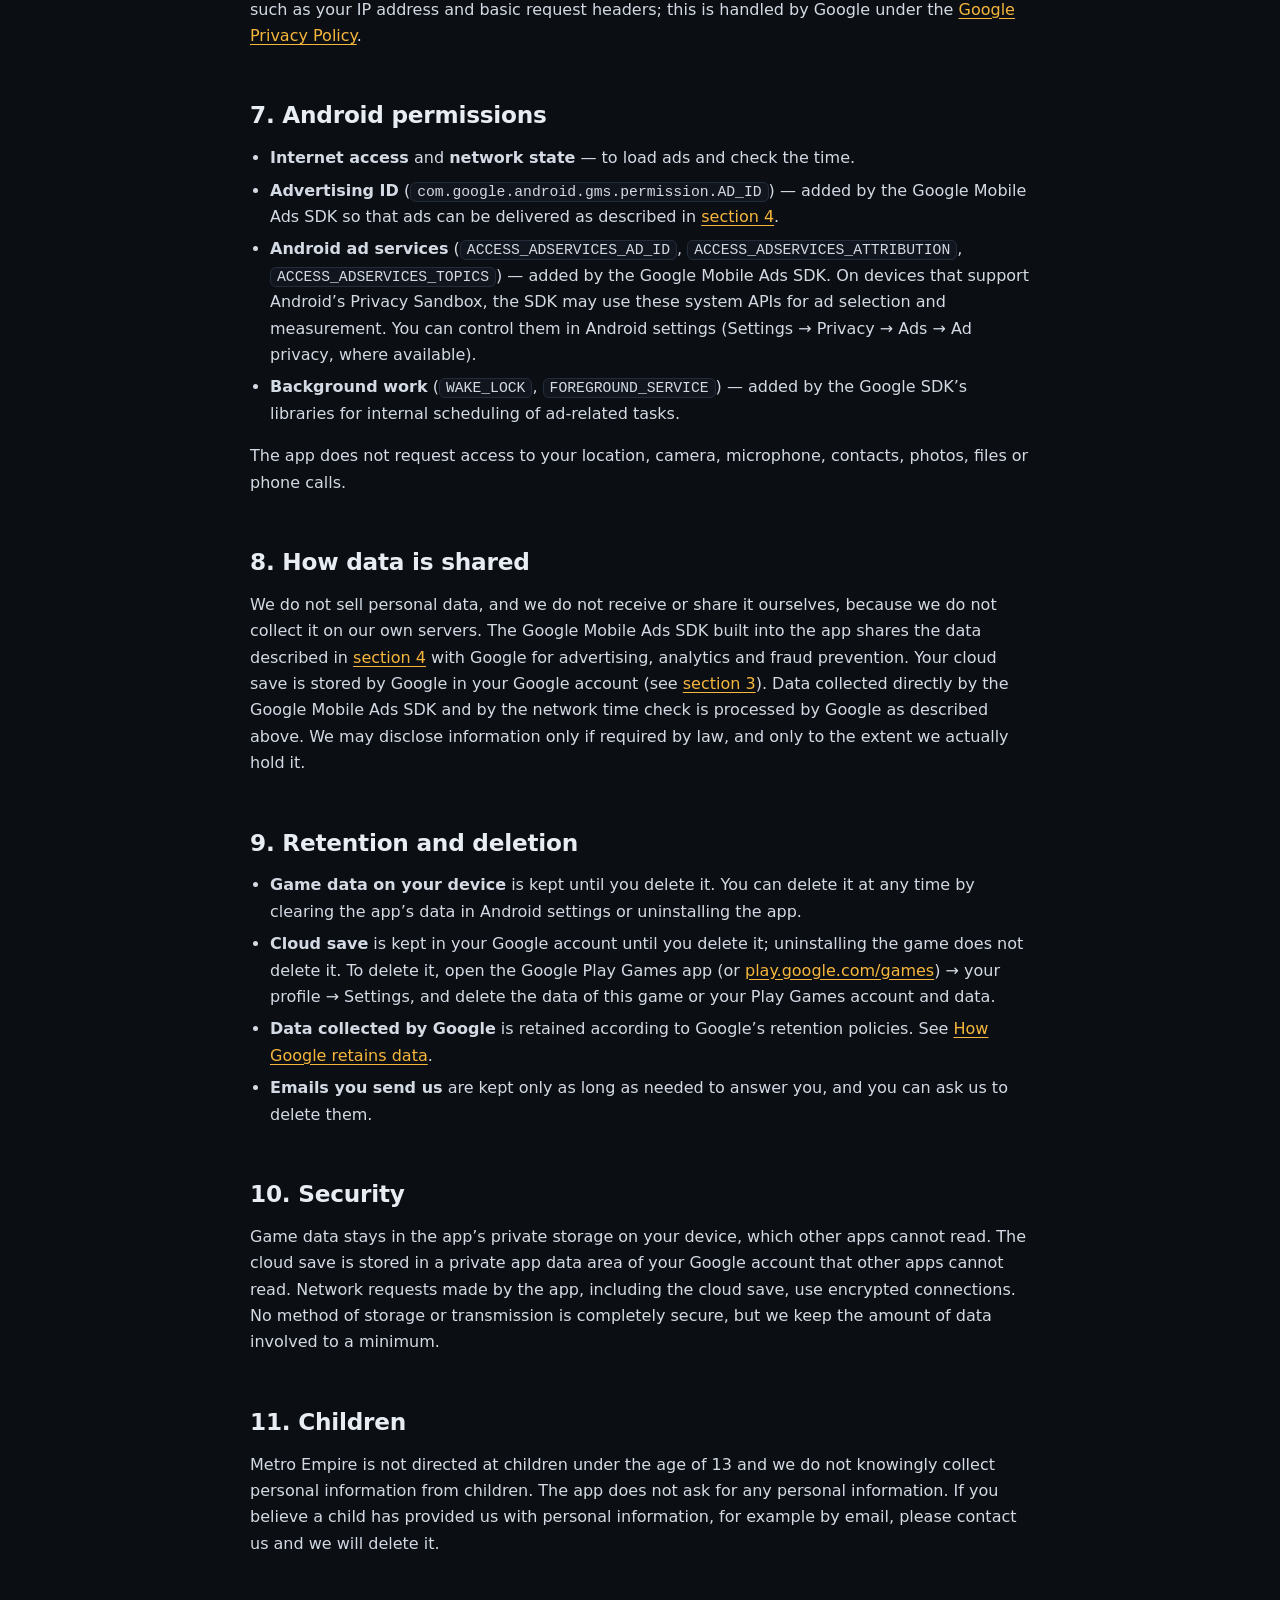
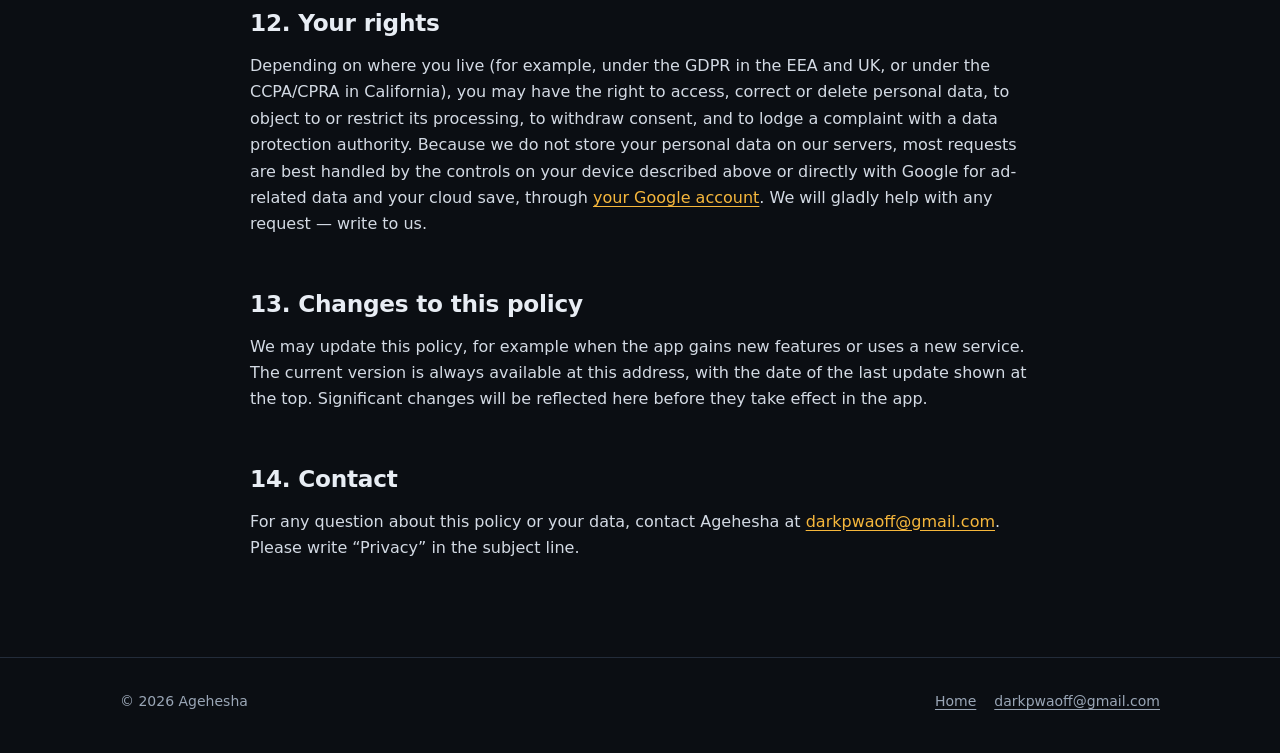
==== commit ce9ac26f: "Privacy policy rev. 5: align ad data disclosure with Google; document app-ads.txt - The Google Mobil" ====
--- a/privacy/index.html
+++ b/privacy/index.html
@@ -35,7 +35,7 @@
       <h1>Privacy Policy</h1>
       <p class="meta">Applies to: <strong>Metro Empire</strong> (Android, package <code>com.agehesha.metromagnate</code>)<br>
         Developer: Agehesha · Contact: <a href="mailto:darkpwaoff@gmail.com">darkpwaoff@gmail.com</a><br>
-        Effective date: November 23, 2026 · Last updated: November 25, 2026 (revision 4: cloud save through Google Play Games)</p>
+        Effective date: November 23, 2026 · Last updated: November 25, 2026 (revision 5: cloud save through Google Play Games; advertising data disclosure aligned with Google’s current description)</p>
 
       <div class="summary">
         <p><strong>In short:</strong></p>
@@ -100,19 +100,19 @@
         <li><strong>Rewarded ads</strong> — only when you choose to watch one, for example to receive an in-game bonus or to double your offline income.</li>
         <li><strong>Interstitial (full-screen) ads</strong> — occasionally, during natural pauses in the game, and not more often than once every several minutes of active play.</li>
       </ul>
-      <p>To deliver ads, limit how often they are shown, measure their performance and prevent fraud, the Google Mobile Ads SDK automatically collects information from your device. According to Google, this can include:</p>
+      <p>To deliver ads, limit how often they are shown, measure their performance and prevent fraud, the Google Mobile Ads SDK automatically collects information from your device and shares it with Google. According to Google, this can include:</p>
       <div class="table-wrap">
         <table>
           <thead><tr><th>Data collected by the Google Mobile Ads SDK</th><th>Purpose (as described by Google)</th></tr></thead>
           <tbody>
-            <tr><td>Device identifiers: the Android advertising ID and app set ID</td><td>Advertising, analytics of ad delivery, fraud prevention</td></tr>
-            <tr><td>IP address, which may be used to estimate your approximate location</td><td>Advertising, fraud prevention</td></tr>
-            <tr><td>Ad interactions: ads viewed and tapped, app launch and session information</td><td>Advertising, analytics</td></tr>
-            <tr><td>Diagnostic information: crash logs, ad loading performance, device and operating-system details</td><td>Analytics, fraud prevention, security</td></tr>
+            <tr><td>Device and account identifiers: the Android advertising ID, the app set ID and, if applicable, other identifiers related to accounts signed in on the device</td><td>Advertising, analytics, fraud prevention</td></tr>
+            <tr><td>IP address, which may be used to estimate your approximate location</td><td>Advertising, analytics, fraud prevention</td></tr>
+            <tr><td>Product interactions: app launch, taps, video views, ads viewed and tapped</td><td>Advertising, analytics, fraud prevention</td></tr>
+            <tr><td>Diagnostic information: performance of the app and the SDK, such as app launch time, hang rate and energy usage, crash logs, device and operating-system details</td><td>Advertising, analytics, fraud prevention</td></tr>
           </tbody>
         </table>
       </div>
-      <p>Depending on your consent and settings, ads may be personalized (based on your interests) or non-personalized. Data collected by Google is transmitted encrypted. We do not receive your advertising ID or other personal data from Google; AdMob only provides us with aggregated reports, such as the number of ads shown and the revenue earned.</p>
+      <p>The app starts the Google Mobile Ads SDK and requests ads only after Google’s consent tool (see <a href="#consent">section 5</a>) reports that ads may be requested. Depending on your consent and settings, ads may be personalized (based on your interests) or non-personalized. Data collected by Google is transmitted encrypted. We do not receive your advertising ID or other personal data from Google; AdMob only provides us with aggregated reports, such as the number of ads shown and the revenue earned.</p>
       <p>Learn more:</p>
       <ul>
         <li><a href="https://policies.google.com/privacy" rel="noopener">Google Privacy Policy</a></li>
@@ -143,7 +143,7 @@
       <p>The app does not request access to your location, camera, microphone, contacts, photos, files or phone calls.</p>
 
       <h2 id="sharing">8. How data is shared</h2>
-      <p>We do not sell personal data and we do not share your data with anyone, because we do not collect it on our own servers. Your cloud save is stored by Google in your Google account (see <a href="#cloud">section 3</a>). Data collected directly by the Google Mobile Ads SDK and by the network time check is processed by Google as described above. We may disclose information only if required by law, and only to the extent we actually hold it.</p>
+      <p>We do not sell personal data, and we do not receive or share it ourselves, because we do not collect it on our own servers. The Google Mobile Ads SDK built into the app shares the data described in <a href="#ads">section 4</a> with Google for advertising, analytics and fraud prevention. Your cloud save is stored by Google in your Google account (see <a href="#cloud">section 3</a>). Data collected directly by the Google Mobile Ads SDK and by the network time check is processed by Google as described above. We may disclose information only if required by law, and only to the extent we actually hold it.</p>
 
       <h2 id="retention">9. Retention and deletion</h2>
       <ul>
